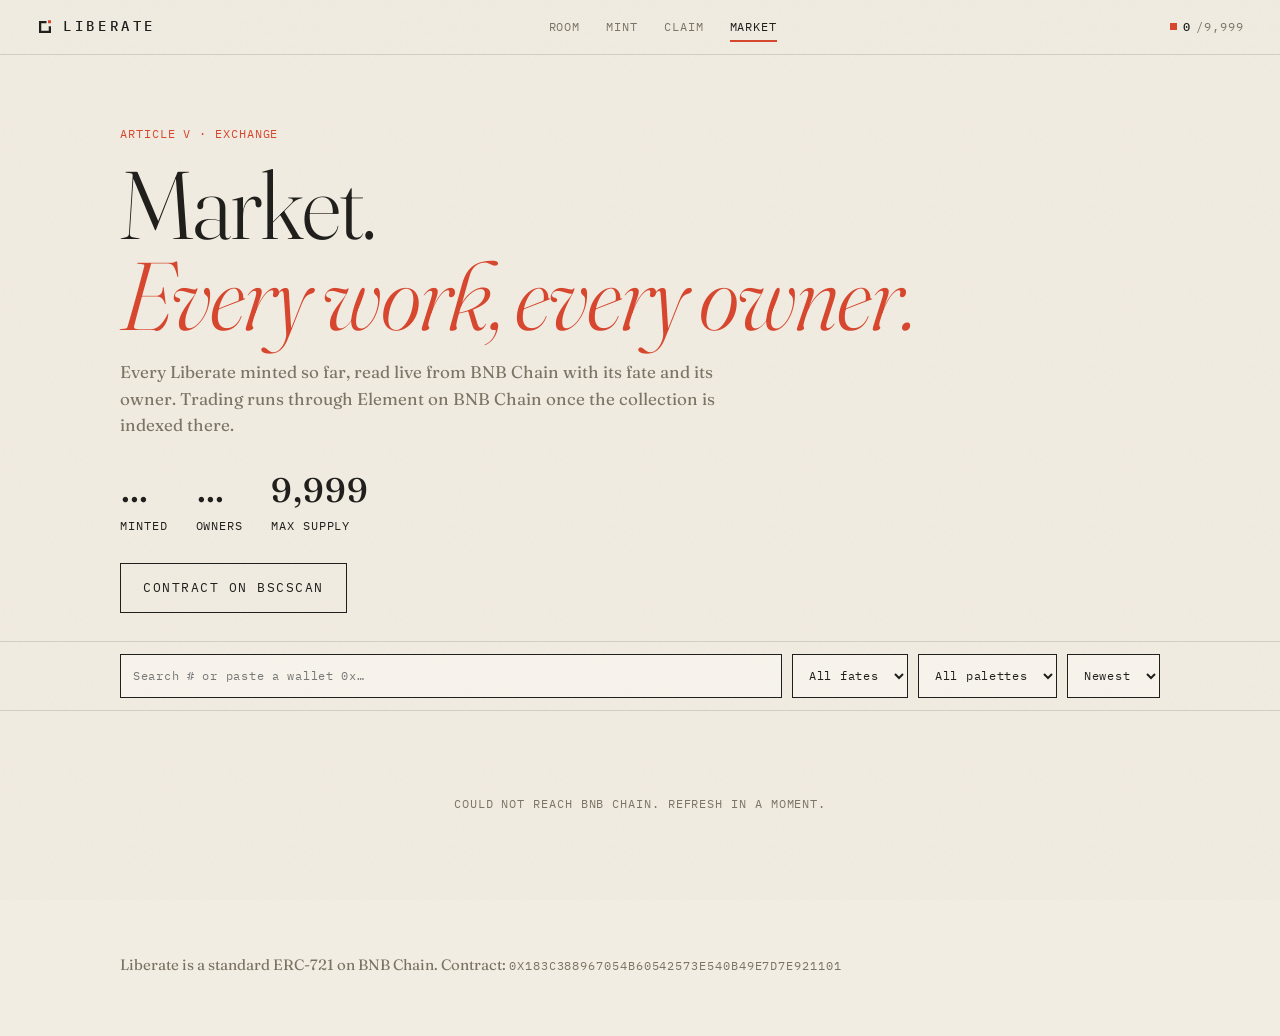
==== market.html @ 78f8bbf9 "liberatestudio.dev static site for GitHub Pages (1/1)" ====
<!doctype html>
<html lang="en">
<head>
<meta charset="utf-8">
<meta name="viewport" content="width=device-width, initial-scale=1, viewport-fit=cover">
<title>Market · Liberate</title>
<meta name="description" content="Liberate market: every minted Liberate work, its fate and its owner, read live from BNB Chain.">
<meta name="theme-color" content="#F2EDE2">
<meta property="og:title" content="Liberate Market">
<meta property="og:description" content="Every minted Liberate work, its fate and its owner.">
<meta property="og:image" content="https://liberatestudio.dev/og.png">
<meta name="twitter:card" content="summary_large_image">
<link rel="icon" href="/favicon.svg" type="image/svg+xml">
<link rel="preconnect" href="https://fonts.googleapis.com"><link rel="preconnect" href="https://fonts.gstatic.com" crossorigin>
<link href="https://fonts.googleapis.com/css2?family=Fraunces:ital,opsz,wght@0,9..144,300;0,9..144,500;1,9..144,300;1,9..144,400&family=IBM+Plex+Mono:wght@400;500&display=swap" rel="stylesheet">
<link rel="stylesheet" href="/css/site.css">
<style>
.mk-head{padding:64px 20px 28px;max-width:1080px;margin:0 auto}
.mk-head h1{font-weight:300;font-size:clamp(46px,11vw,96px);line-height:.95;letter-spacing:-.02em;margin:14px 0 18px}
.mk-head p{max-width:620px;color:var(--mute)}
.mk-stats{display:flex;gap:28px;flex-wrap:wrap;margin-top:26px}
.mk-stats div b{display:block;font-family:var(--serif);font-weight:500;font-size:34px}
.mk-tools{position:sticky;top:57px;z-index:10;background:rgba(242,237,226,.94);backdrop-filter:blur(8px);-webkit-backdrop-filter:blur(8px);border-top:1px solid var(--rule);border-bottom:1px solid var(--rule)}
.mk-tools .in{max-width:1080px;margin:0 auto;padding:12px 20px;display:flex;gap:10px;flex-wrap:wrap;align-items:center}
.mk-tools select{flex:1 1 30%;min-width:0}.mk-tools select,.mk-tools input{height:44px;border:1px solid var(--ink);background:var(--paper);font-family:var(--mono);font-size:12px;letter-spacing:.06em;padding:0 12px;color:var(--ink);border-radius:0}
.mk-tools input{flex:1 1 100%;min-width:0;font-size:16px}@media(min-width:760px){.mk-tools input{flex:1 1 220px;font-size:12px}.mk-tools select{flex:0 0 auto}}
.mk-grid{max-width:1080px;margin:0 auto;padding:18px 14px 60px;display:grid;grid-template-columns:repeat(2,1fr);gap:10px}@media(min-width:760px){.mk-grid{grid-template-columns:repeat(auto-fill,minmax(220px,1fr));gap:18px;padding:24px 20px 80px}}
.mk-card{background:var(--paper);border:1px solid var(--rule);display:flex;flex-direction:column}
.mk-card .art{aspect-ratio:1;background:#E9E2D2;overflow:hidden}
.mk-card .art img{width:100%;height:100%;display:block;object-fit:cover}
.mk-card .meta{padding:10px 10px 2px}
.mk-card .meta h3{font-family:var(--serif);font-weight:500;font-size:18px}
.mk-card .meta p{color:var(--mute);margin-top:4px}
.mk-card .acts{display:grid;grid-template-columns:1fr;gap:8px;padding:12px 14px 14px;margin-top:auto}
.mk-card .acts .btn{height:40px;padding:0 8px;font-size:10.5px}
@media(min-width:760px){.mk-card .meta{padding:14px 14px 4px}.mk-card .meta h3{font-size:22px}.mk-card .acts{grid-template-columns:1fr 1fr}}
.mk-empty{grid-column:1/-1;padding:60px 0;text-align:center;color:var(--mute)}
.mk-note{max-width:1080px;margin:0 auto;padding:0 20px 60px;color:var(--mute);font-size:15px}
</style>
</head>
<body>
<header class="bar">
  <a class="mark" href="/"><svg viewBox="0 0 24 24" width="18" height="18" aria-hidden="true"><g fill="currentColor"><rect x="4" y="4" width="10" height="3"/><rect x="4" y="4" width="3" height="16"/><rect x="4" y="17" width="16" height="3"/><rect x="17" y="11" width="3" height="9"/></g><rect x="16" y="3" width="4" height="4" fill="#D8432A"/></svg>LIBERATE</a>
  <nav class="nav mono"><a href="/#room">Room</a><a href="/#mint">Mint</a><a href="/#claim">Claim</a><a href="/market" aria-current="page">Market</a></nav>
  <div class="count mono"><i></i><b id="barCount">0</b>/9,999</div>
</header>

<section class="mk-head">
  <span class="mono" style="color:var(--acc)">Article V · Exchange</span>
  <h1>Market.<br><em style="font-style:italic;color:var(--acc)">Every work, every owner.</em></h1>
  <p>Every Liberate minted so far, read live from BNB Chain with its fate and its owner. Trading runs through Element on BNB Chain once the collection is indexed there.</p>
  <div class="mk-stats mono">
    <div><b id="sMinted">…</b>Minted</div>
    <div><b id="sOwners">…</b>Owners</div>
    <div><b>9,999</b>Max supply</div>
  </div>
  <div class="cta" style="margin-top:28px;display:flex;gap:10px;flex-wrap:wrap">
    <a class="btn line" href="https://bscscan.com/token/0x183C388967054B60542573e540B49E7d7E921101" target="_blank" rel="noopener">Contract on BscScan</a>
  </div>
</section>

<div class="mk-tools"><div class="in">
  <input id="q" placeholder="Search # or paste a wallet 0x…" autocomplete="off" spellcheck="false" aria-label="Search by id or wallet">
  <select id="fStatus" aria-label="Status"><option value="">All fates</option><option>Released</option><option>Held</option></select>
  <select id="fPal" aria-label="Palette"><option value="">All palettes</option></select>
  <select id="sort" aria-label="Sort"><option value="new">Newest</option><option value="old">Oldest</option></select>
</div></div>

<main class="mk-grid" id="grid"><div class="mk-empty mono">Reading BNB Chain…</div></main>
<p class="mk-note">Liberate is a standard ERC-721 on BNB Chain. Contract: <span class="mono">0x183C388967054B60542573e540B49E7d7E921101</span></p>

<script src="/js/art.js"></script>
<script src="/js/chain.js"></script>
<script>
const $ = (s) => document.querySelector(s);
let ALL = [];
const short = (a) => a.slice(0, 6) + '…' + a.slice(-4);
function opts(sel, vals) { [...new Set(vals)].sort().forEach((v) => { const o = document.createElement('option'); o.value = o.textContent = v; sel.appendChild(o); }); }
function render() {
  const q = $('#q').value.trim().toLowerCase(), f = $('#fStatus').value, p = $('#fPal').value;
  let list = ALL.filter((x) => (!f || x.status === f) && (!p || x.palette === p));
  if (q) list = /^0x[0-9a-f]{40}$/.test(q) ? list.filter((x) => x.owner.toLowerCase() === q) : list.filter((x) => String(x.id) === q.replace('#', '') || x.rule.toLowerCase().includes(q));
  list.sort((a, b) => $('#sort').value === 'old' ? a.id - b.id : b.id - a.id);
  const g = $('#grid'); g.innerHTML = '';
  if (!list.length) { g.innerHTML = '<div class="mk-empty mono">No works match.</div>'; return; }
  for (const x of list) {
    const d = document.createElement('article'); d.className = 'mk-card rv';
    d.innerHTML = `<a class="art" href="https://bscscan.com/token/0x183C388967054B60542573e540B49E7d7E921101?a=${x.id}" target="_blank" rel="noopener"><img loading="lazy" src="${x.img}" alt="Liberate #${x.id}"></a>
      <div class="meta"><h3>Liberate #${x.id}</h3><p class="mono">${x.status} · ${x.palette} · ${x.rule}</p><p class="mono">Owner <a href="https://bscscan.com/address/${x.owner}" target="_blank" rel="noopener">${short(x.owner)}</a></p></div>
      <div class="acts"><a class="btn line" href="${x.element}" target="_blank" rel="noopener">Element</a><a class="btn ink" href="https://bscscan.com/token/0x183C388967054B60542573e540B49E7d7E921101?a=${x.id}" target="_blank" rel="noopener">Inspect</a></div>`;
    g.appendChild(d);
  }
}
window.LiberateChain.market().then((j) => {
  ALL = j.items || []; $('#sMinted').textContent = j.minted.toLocaleString('en'); $('#sOwners').textContent = j.owners.toLocaleString('en'); $('#barCount').textContent = j.minted;
  opts($('#fPal'), ALL.map((x) => x.palette)); render();
}).catch(() => { $('#grid').innerHTML = '<div class="mk-empty mono">Could not reach BNB Chain. Refresh in a moment.</div>'; });
['#q', '#fStatus', '#fPal', '#sort'].forEach((s) => $(s).addEventListener('input', render));
</script>
<script src="/js/smooth.js" defer></script>
</body>
</html>
---- css/site.css ----
:root{--bg:#F2EDE2;--paper:#F9F5ED;--ink:#1B1A17;--mute:#7A7263;--rule:rgba(23,22,26,.14);--acc:#D8432A;--serif:'Fraunces',Georgia,serif;--mono:'IBM Plex Mono',ui-monospace,monospace}
*{box-sizing:border-box;margin:0;padding:0}
html{scroll-behavior:smooth;-webkit-text-size-adjust:100%}
body{background:var(--bg);color:var(--ink);font-family:var(--serif);font-size:17px;line-height:1.55;-webkit-font-smoothing:antialiased;overflow-x:hidden}
body:before{content:"";position:fixed;inset:0;pointer-events:none;z-index:50;opacity:.07;background-image:url("data:image/svg+xml,%3Csvg xmlns='http://www.w3.org/2000/svg' width='160' height='160'%3E%3Cfilter id='n'%3E%3CfeTurbulence type='fractalNoise' baseFrequency='.85' numOctaves='2'/%3E%3C/filter%3E%3Crect width='160' height='160' filter='url(%23n)'/%3E%3C/svg%3E")}
a{color:inherit}
.mono{font-family:var(--mono);font-size:11.5px;letter-spacing:.08em;text-transform:uppercase}
.small{font-size:14px}
code{font-family:var(--mono);font-size:.82em;background:rgba(23,22,26,.07);padding:.1em .35em;border-radius:3px}
.display{font-family:var(--serif);font-weight:300;letter-spacing:-.025em;line-height:.98}
.display em{font-style:italic;color:var(--acc)}

.bar{position:sticky;top:0;z-index:20;display:flex;align-items:center;justify-content:space-between;gap:16px;padding:14px 20px;background:rgba(242,237,226,.86);backdrop-filter:blur(10px);-webkit-backdrop-filter:blur(10px);border-bottom:1px solid var(--rule)}
.mark{display:flex;align-items:center;gap:9px;font-family:var(--mono);font-weight:500;font-size:14px;letter-spacing:.26em;text-decoration:none}
.nav{display:none;gap:26px}.nav a{text-decoration:none;color:var(--mute)}.nav a:hover{color:var(--ink)}
.count{display:flex;align-items:center;gap:6px;color:var(--mute)}.count b{color:var(--ink);font-weight:500}
.count i{width:7px;height:7px;background:var(--acc);display:block;animation:blink 1.6s steps(2) infinite}
@keyframes blink{50%{opacity:.2}}

.hero{position:relative;min-height:calc(100svh - 52px);display:flex;flex-direction:column;justify-content:flex-end;padding:0 20px 22px;overflow:hidden;border-bottom:1px solid var(--rule)}
#field{position:absolute;inset:0;width:100%;height:100%;opacity:.95}
.hero:after{content:"";position:absolute;inset:0;background:linear-gradient(180deg,rgba(242,237,226,0) 20%,rgba(242,237,226,.9) 62%,var(--bg) 88%);pointer-events:none}
.hero-in{position:relative;z-index:2;max-width:880px}
.kicker{color:var(--mute);text-transform:none;letter-spacing:.02em;font-size:12.5px;margin-bottom:18px}
.hero h1{font-size:clamp(54px,15vw,148px)}
.lede{font-size:19px;max-width:560px;margin:22px 0 26px;color:#2b2925}
.cta{display:flex;gap:10px;flex-wrap:wrap}
.btn{display:inline-flex;align-items:center;justify-content:center;height:50px;padding:0 22px;font-family:var(--mono);font-size:12.5px;letter-spacing:.12em;text-transform:uppercase;text-decoration:none;border:1px solid var(--ink);cursor:pointer;transition:transform .15s,background .15s,color .15s}
.btn:active{transform:translateY(1px)}
.btn.ink{background:var(--ink);color:var(--bg)}.btn.ink:hover{background:var(--acc);border-color:var(--acc)}
.btn.line{background:transparent;color:var(--ink)}.btn.line:hover{background:var(--ink);color:var(--bg)}
.btn.sm{height:44px;padding:0 18px}
.hero-foot{position:relative;z-index:2;display:flex;flex-wrap:wrap;gap:8px 22px;margin-top:40px;padding-top:14px;border-top:1px solid var(--rule);color:var(--mute)}

.sec{padding:84px 20px;max-width:1080px;margin:0 auto;border-bottom:1px solid var(--rule)}
.art-no{color:var(--acc);margin-bottom:16px;display:flex;align-items:center;gap:12px}
.art-no:after{content:"";height:1px;width:48px;background:var(--acc)}
.sec h2{font-size:clamp(40px,9vw,78px);margin-bottom:24px;max-width:820px}
.body{max-width:620px;font-size:18px;color:#2b2925}
.body+.body{margin-top:14px}

.toy{margin:34px 0 26px;background:var(--paper);border:1px solid var(--rule);padding:18px}
.toy-rule{display:grid;grid-template-columns:repeat(8,1fr);gap:6px;margin-bottom:14px}
.cell8{display:flex;flex-direction:column;align-items:center;gap:4px;background:none;border:0;cursor:pointer;padding:6px 0;border-radius:4px}
.cell8:hover{background:rgba(23,22,26,.05)}
.cell8 .top{display:flex;gap:2px}.cell8 i{display:block;width:9px;height:9px;border:1px solid var(--ink)}
.cell8 i.on{background:var(--ink)}
.cell8 .out{width:9px;height:9px;border:1px solid var(--ink)}
.cell8 .out.on{background:var(--acc);border-color:var(--acc)}
.toy-meta{display:flex;align-items:center;gap:10px;flex-wrap:wrap;margin-bottom:14px;color:var(--mute)}
.toy-meta b{color:var(--ink);font-weight:500}
.toy-meta span{margin-right:auto}
#toyCanvas{display:block;width:100%;aspect-ratio:1.6;image-rendering:pixelated;background:var(--paper)}
.chip{font-family:var(--mono);font-size:11px;letter-spacing:.1em;text-transform:uppercase;background:transparent;border:1px solid var(--rule);color:var(--ink);padding:7px 11px;cursor:pointer}
.chip:hover{border-color:var(--ink)}

.forms{display:grid;grid-template-columns:1fr 1fr;gap:12px;margin:34px 0 26px}
.form{position:relative;background:var(--paper);border:1px solid var(--rule);overflow:hidden}
.form svg{display:block;width:100%;height:auto}
.form figcaption{padding:12px 12px 14px}
.form figcaption b{display:block;font-family:var(--serif);font-weight:400;font-size:22px;letter-spacing:-.01em}
.form figcaption span{color:var(--mute);font-size:14px;line-height:1.35;display:block;margin-top:2px}
.pals{display:flex;flex-wrap:wrap;gap:8px}
.pal{display:flex;align-items:center;gap:8px;border:1px solid var(--rule);padding:6px 10px 6px 6px;font-family:var(--mono);font-size:11px;letter-spacing:.08em;text-transform:uppercase}
.pal .sw{display:flex}.pal .sw i{width:14px;height:20px;display:block}

.ledger{margin:34px 0;border-top:1px solid var(--ink)}
.l-row{display:flex;justify-content:space-between;align-items:baseline;padding:14px 0;border-bottom:1px solid var(--rule)}
.l-row .k{color:var(--mute)}.l-row .v{font-size:22px;font-weight:300}.l-row .v b{font-weight:500}
.l-row .v.mono{font-size:12px;color:var(--ink)}
.meter{position:relative;height:10px;margin:6px 0 4px;background:repeating-linear-gradient(90deg,rgba(23,22,26,.12) 0 1px,transparent 1px 10px)}
.meter div{height:100%;width:0;background:var(--ink);transition:width .8s}
.meter .tick{position:absolute;top:-4px;bottom:-4px;width:1px;background:var(--acc)}

.steps{list-style:none;margin:10px 0 30px}
.steps li{display:grid;grid-template-columns:44px 1fr;gap:6px;padding:18px 0;border-bottom:1px solid var(--rule)}
.steps li>span{color:var(--acc);padding-top:4px}
.steps b{font-weight:500}
.code{border:1px solid var(--ink);background:var(--paper);margin-bottom:12px}
.code-top{display:flex;justify-content:space-between;align-items:center;padding:8px 8px 8px 14px;border-bottom:1px solid var(--rule);color:var(--mute)}
.code pre{font-family:var(--mono);font-size:12.5px;line-height:1.7;padding:16px 14px;overflow-x:auto;white-space:pre}
.code.dark{background:var(--ink);color:#ECE5D6}
.code.dark .code-top{border-color:rgba(236,229,214,.15);color:#9a948a}
.code.dark .chip{color:#ECE5D6;border-color:rgba(236,229,214,.25)}
.caddr{color:var(--acc)}
.check{margin-top:28px}
.check label{display:block;color:var(--mute);margin-bottom:8px}
.check-row{display:flex;gap:8px}
.check input{flex:1;min-width:0;height:44px;padding:0 12px;font-family:var(--mono);font-size:13px;background:var(--paper);border:1px solid var(--rule);color:var(--ink);outline:none}
.check input:focus{border-color:var(--ink)}
#whoOut{margin-top:10px;text-transform:none;letter-spacing:.02em;min-height:1.4em}

.gallery{display:grid;grid-template-columns:1fr 1fr;gap:12px;margin-top:30px}
.gallery a{display:block;border:1px solid var(--rule);background:var(--paper);text-decoration:none;transition:transform .2s}
.gallery a:hover{transform:translateY(-3px)}
.gallery svg{display:block;width:100%;height:auto}
.empty{grid-column:1/-1;color:var(--mute);padding:40px 0;text-align:center;border:1px dashed var(--rule)}

details{border-bottom:1px solid var(--rule);max-width:760px}
summary{cursor:pointer;list-style:none;padding:20px 0;font-size:22px;font-weight:300;display:flex;justify-content:space-between}
summary::-webkit-details-marker{display:none}
summary:after{content:"+";font-family:var(--mono);color:var(--acc)}
details[open] summary:after{content:"−"}
details p{padding:0 0 22px;max-width:620px;color:#2b2925}

.foot{display:flex;flex-wrap:wrap;gap:10px 24px;justify-content:space-between;padding:26px 20px 40px;max-width:1080px;margin:0 auto;color:var(--mute)}
.foot a{text-decoration:none}.foot a:hover{color:var(--ink)}

.rv{opacity:0;transform:translateY(14px);transition:opacity .7s,transform .7s}.rv.in{opacity:1;transform:none}

@media (min-width:760px){
  .bar{padding:16px 36px}.nav{display:flex}
  .hero{padding:0 36px 30px}.sec{padding:120px 36px}
  .forms{grid-template-columns:repeat(4,1fr)}
  .gallery{grid-template-columns:repeat(4,1fr)}
  .foot{padding:30px 36px 50px}
}
@media (prefers-reduced-motion:reduce){*{animation:none!important;transition:none!important}}

.mk-pill{text-decoration:none;border:1px solid var(--ink);padding:7px 10px;color:var(--ink);white-space:nowrap}.mk-pill:hover{background:var(--ink);color:var(--bg)}
@media (max-width:420px){.bar .count{display:none}}

/* ---- mobile-first nav + smoothness (2026-10-27) ---- */
@view-transition{navigation:auto}
::view-transition-old(root),::view-transition-new(root){animation-duration:.28s;animation-timing-function:cubic-bezier(.2,.7,.2,1)}
html{scroll-padding-top:72px}
body{-webkit-tap-highlight-color:transparent;padding-bottom:calc(64px + env(safe-area-inset-bottom))}
a,button,.btn,summary,select{touch-action:manipulation}
.nav{display:flex;position:fixed;left:0;right:0;bottom:0;z-index:30;gap:0;justify-content:space-around;overflow-x:auto;scrollbar-width:none;padding:0 6px env(safe-area-inset-bottom);background:rgba(238,232,220,.94);backdrop-filter:blur(12px);-webkit-backdrop-filter:blur(12px);border-top:1px solid var(--rule)}
.nav::-webkit-scrollbar{display:none}
.nav a{flex:0 0 auto;display:flex;align-items:center;min-height:56px;padding:0 10px;position:relative;transition:color .2s}
.nav a[aria-current="page"],.nav a.on{color:var(--ink)}
.nav a[aria-current="page"]:after,.nav a.on:after{content:"";position:absolute;left:10px;right:10px;top:0;height:2px;background:var(--acc)}
.mk-pill{display:none}
.rv{transition:opacity .8s cubic-bezier(.2,.7,.2,1),transform .8s cubic-bezier(.2,.7,.2,1)}
.btn,.chip,.mk-card,.gallery a,.form{transition:transform .25s cubic-bezier(.2,.7,.2,1),background .2s,color .2s,border-color .2s,box-shadow .25s}
.btn:active,.mk-card:active,.gallery a:active{transform:scale(.98)}
img.fade{opacity:0;transition:opacity .5s}img.fade.ok{opacity:1}
details p{animation:dIn .35s cubic-bezier(.2,.7,.2,1)}
@keyframes dIn{from{opacity:0;transform:translateY(-4px)}}
@media (min-width:760px){
  body{padding-bottom:0}
  .nav{position:static;background:none;backdrop-filter:none;-webkit-backdrop-filter:none;border:0;padding:0;gap:26px;overflow:visible}
  .nav a{min-height:0;padding:0}
  .nav a[aria-current="page"]:after,.nav a.on:after{left:0;right:0;top:auto;bottom:-6px}
  .mk-pill{display:inline-block}
  .mk-card:hover,.gallery a:hover{transform:translateY(-3px)}
}

/* ---- roadmap ---- */
.rm-head{padding:64px 20px 20px;max-width:1080px;margin:0 auto}
.rm-head h1{font-weight:300;font-size:clamp(44px,12vw,104px);line-height:.95;letter-spacing:-.025em;margin:14px 0 20px}
.rm-head h1 em{font-style:italic;color:var(--acc)}
.rm-head p{max-width:600px;color:#2b2925;font-size:18px}
.rm{list-style:none;max-width:1080px;margin:0 auto;padding:30px 20px 40px;position:relative}
.rm:before{content:"";position:absolute;left:31px;top:44px;bottom:60px;width:1px;background:var(--rule)}
.rm li{position:relative;padding:0 0 44px 46px}
.rm li:before{content:"";position:absolute;left:5px;top:6px;width:13px;height:13px;border:1px solid var(--ink);background:var(--bg)}
.rm li.live:before{background:var(--acc);border-color:var(--acc);box-shadow:0 0 0 5px rgba(216,67,42,.15)}
.rm .no{color:var(--acc)}
.rm h2{font-weight:300;font-size:clamp(30px,8vw,52px);letter-spacing:-.02em;line-height:1.02;margin:8px 0 12px}
.rm p{max-width:560px;color:#2b2925}
.rm .st{display:inline-block;margin-top:14px;border:1px solid var(--rule);padding:6px 10px;color:var(--mute)}
.rm li.live .st{border-color:var(--acc);color:var(--acc)}
.rm-coda{max-width:1080px;margin:0 auto;padding:30px 20px 70px;border-top:1px solid var(--rule)}
.rm-coda p{font-style:italic;font-size:clamp(22px,5.5vw,34px);font-weight:300;line-height:1.2;max-width:760px}
@media (min-width:760px){.rm-head{padding:110px 36px 30px}.rm{padding:50px 36px 60px}.rm:before{left:47px}.rm li{padding-left:70px}.rm li:before{left:21px}.rm-coda{padding:40px 36px 100px}}

.notice{background:var(--ink);color:var(--bg);text-align:center;font-size:11px;letter-spacing:.08em;padding:8px 14px;line-height:1.5}
.notice a{color:var(--bg);text-decoration:underline;text-underline-offset:3px}
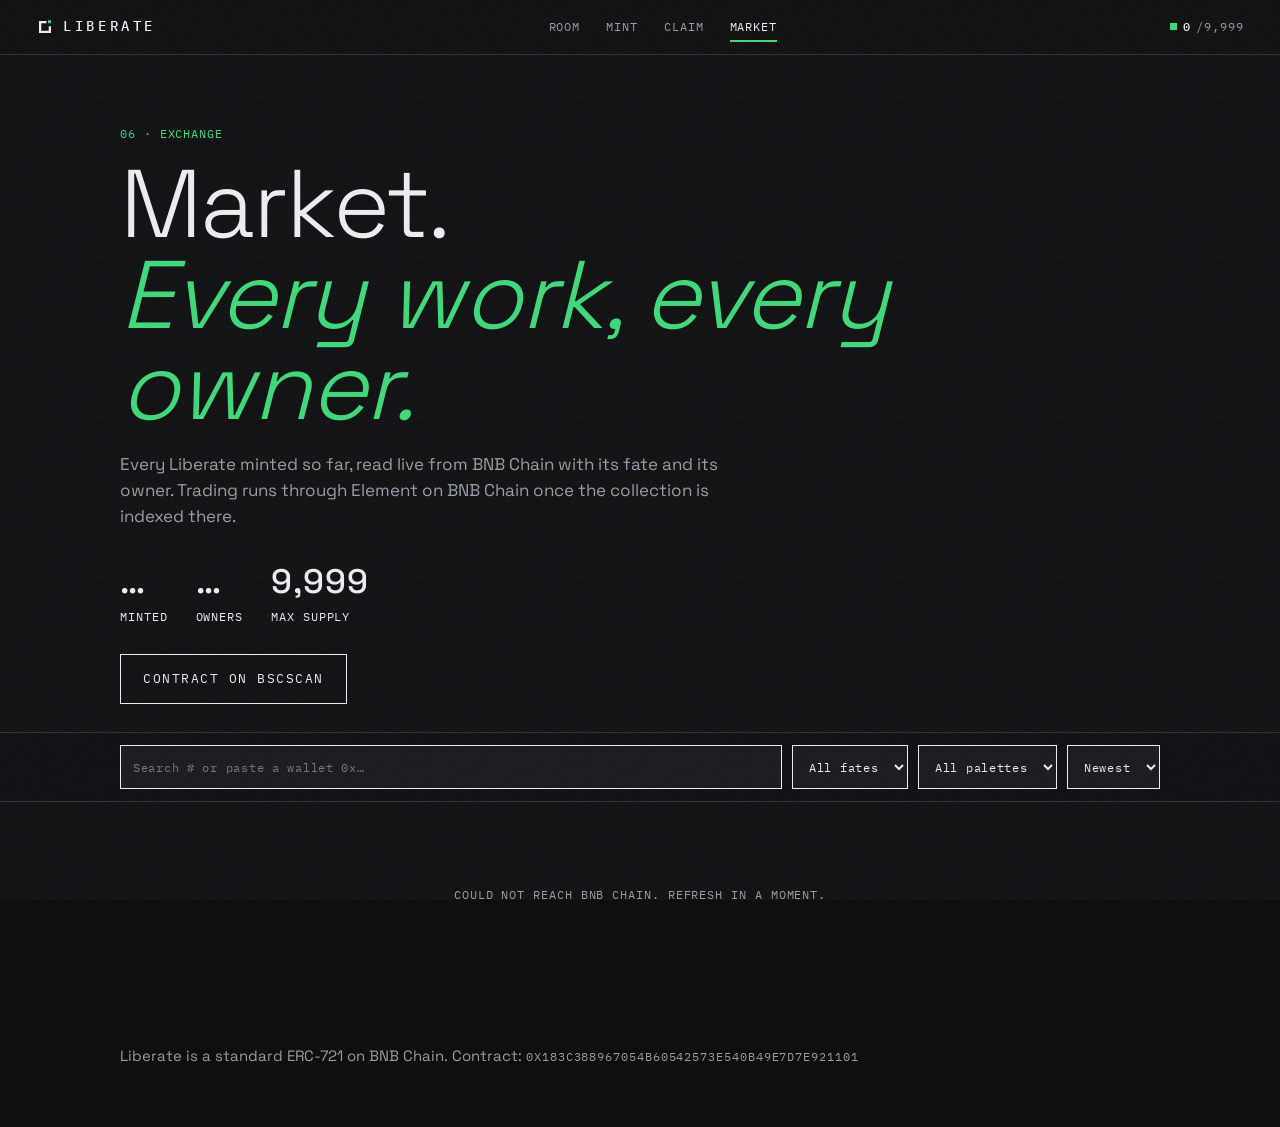
==== commit 589f75bc: "liberatestudio.dev static site for GitHub Pages (1/1)" ====
--- a/market.html
+++ b/market.html
@@ -5,14 +5,14 @@
 <meta name="viewport" content="width=device-width, initial-scale=1, viewport-fit=cover">
 <title>Market · Liberate</title>
 <meta name="description" content="Liberate market: every minted Liberate work, its fate and its owner, read live from BNB Chain.">
-<meta name="theme-color" content="#F2EDE2">
+<meta name="theme-color" content="#0E0F11">
 <meta property="og:title" content="Liberate Market">
 <meta property="og:description" content="Every minted Liberate work, its fate and its owner.">
 <meta property="og:image" content="https://liberatestudio.dev/og.png">
 <meta name="twitter:card" content="summary_large_image">
 <link rel="icon" href="/favicon.svg" type="image/svg+xml">
 <link rel="preconnect" href="https://fonts.googleapis.com"><link rel="preconnect" href="https://fonts.gstatic.com" crossorigin>
-<link href="https://fonts.googleapis.com/css2?family=Fraunces:ital,opsz,wght@0,9..144,300;0,9..144,500;1,9..144,300;1,9..144,400&family=IBM+Plex+Mono:wght@400;500&display=swap" rel="stylesheet">
+<link href="https://fonts.googleapis.com/css2?family=Space+Grotesk:wght@300;400;500;700&family=IBM+Plex+Mono:wght@400;500&display=swap" rel="stylesheet">
 <link rel="stylesheet" href="/css/site.css">
 <style>
 .mk-head{padding:64px 20px 28px;max-width:1080px;margin:0 auto}
@@ -20,13 +20,13 @@
 .mk-head p{max-width:620px;color:var(--mute)}
 .mk-stats{display:flex;gap:28px;flex-wrap:wrap;margin-top:26px}
 .mk-stats div b{display:block;font-family:var(--serif);font-weight:500;font-size:34px}
-.mk-tools{position:sticky;top:57px;z-index:10;background:rgba(242,237,226,.94);backdrop-filter:blur(8px);-webkit-backdrop-filter:blur(8px);border-top:1px solid var(--rule);border-bottom:1px solid var(--rule)}
+.mk-tools{position:sticky;top:57px;z-index:10;background:rgba(14,15,17,.94);backdrop-filter:blur(8px);-webkit-backdrop-filter:blur(8px);border-top:1px solid var(--rule);border-bottom:1px solid var(--rule)}
 .mk-tools .in{max-width:1080px;margin:0 auto;padding:12px 20px;display:flex;gap:10px;flex-wrap:wrap;align-items:center}
 .mk-tools select{flex:1 1 30%;min-width:0}.mk-tools select,.mk-tools input{height:44px;border:1px solid var(--ink);background:var(--paper);font-family:var(--mono);font-size:12px;letter-spacing:.06em;padding:0 12px;color:var(--ink);border-radius:0}
 .mk-tools input{flex:1 1 100%;min-width:0;font-size:16px}@media(min-width:760px){.mk-tools input{flex:1 1 220px;font-size:12px}.mk-tools select{flex:0 0 auto}}
 .mk-grid{max-width:1080px;margin:0 auto;padding:18px 14px 60px;display:grid;grid-template-columns:repeat(2,1fr);gap:10px}@media(min-width:760px){.mk-grid{grid-template-columns:repeat(auto-fill,minmax(220px,1fr));gap:18px;padding:24px 20px 80px}}
 .mk-card{background:var(--paper);border:1px solid var(--rule);display:flex;flex-direction:column}
-.mk-card .art{aspect-ratio:1;background:#E9E2D2;overflow:hidden}
+.mk-card .art{aspect-ratio:1;background:#101216;overflow:hidden}
 .mk-card .art img{width:100%;height:100%;display:block;object-fit:cover}
 .mk-card .meta{padding:10px 10px 2px}
 .mk-card .meta h3{font-family:var(--serif);font-weight:500;font-size:18px}
@@ -40,13 +40,13 @@
 </head>
 <body>
 <header class="bar">
-  <a class="mark" href="/"><svg viewBox="0 0 24 24" width="18" height="18" aria-hidden="true"><g fill="currentColor"><rect x="4" y="4" width="10" height="3"/><rect x="4" y="4" width="3" height="16"/><rect x="4" y="17" width="16" height="3"/><rect x="17" y="11" width="3" height="9"/></g><rect x="16" y="3" width="4" height="4" fill="#D8432A"/></svg>LIBERATE</a>
+  <a class="mark" href="/"><svg viewBox="0 0 24 24" width="18" height="18" aria-hidden="true"><g fill="currentColor"><rect x="4" y="4" width="10" height="3"/><rect x="4" y="4" width="3" height="16"/><rect x="4" y="17" width="16" height="3"/><rect x="17" y="11" width="3" height="9"/></g><rect x="16" y="3" width="4" height="4" fill="#3ED97A"/></svg>LIBERATE</a>
   <nav class="nav mono"><a href="/#room">Room</a><a href="/#mint">Mint</a><a href="/#claim">Claim</a><a href="/market" aria-current="page">Market</a></nav>
   <div class="count mono"><i></i><b id="barCount">0</b>/9,999</div>
 </header>
 
 <section class="mk-head">
-  <span class="mono" style="color:var(--acc)">Article V · Exchange</span>
+  <span class="mono" style="color:var(--acc)">06 · Exchange</span>
   <h1>Market.<br><em style="font-style:italic;color:var(--acc)">Every work, every owner.</em></h1>
   <p>Every Liberate minted so far, read live from BNB Chain with its fate and its owner. Trading runs through Element on BNB Chain once the collection is indexed there.</p>
   <div class="mk-stats mono">
--- a/css/site.css
+++ b/css/site.css
@@ -1,4 +1,4 @@
-:root{--bg:#F2EDE2;--paper:#F9F5ED;--ink:#1B1A17;--mute:#7A7263;--rule:rgba(23,22,26,.14);--acc:#D8432A;--serif:'Fraunces',Georgia,serif;--mono:'IBM Plex Mono',ui-monospace,monospace}
+:root{--bg:#0E0F11;--paper:#17191E;--ink:#EDEEF2;--mute:#979DA8;--rule:rgba(237,238,242,.14);--acc:#3ED97A;--serif:'Space Grotesk','Helvetica Neue',Arial,sans-serif;--mono:'IBM Plex Mono',ui-monospace,monospace}
 *{box-sizing:border-box;margin:0;padding:0}
 html{scroll-behavior:smooth;-webkit-text-size-adjust:100%}
 body{background:var(--bg);color:var(--ink);font-family:var(--serif);font-size:17px;line-height:1.55;-webkit-font-smoothing:antialiased;overflow-x:hidden}
@@ -6,11 +6,11 @@
 a{color:inherit}
 .mono{font-family:var(--mono);font-size:11.5px;letter-spacing:.08em;text-transform:uppercase}
 .small{font-size:14px}
-code{font-family:var(--mono);font-size:.82em;background:rgba(23,22,26,.07);padding:.1em .35em;border-radius:3px}
+code{font-family:var(--mono);font-size:.82em;background:rgba(237,238,242,.07);padding:.1em .35em;border-radius:3px}
 .display{font-family:var(--serif);font-weight:300;letter-spacing:-.025em;line-height:.98}
-.display em{font-style:italic;color:var(--acc)}
+.display em{font-style:normal;color:var(--acc)}
 
-.bar{position:sticky;top:0;z-index:20;display:flex;align-items:center;justify-content:space-between;gap:16px;padding:14px 20px;background:rgba(242,237,226,.86);backdrop-filter:blur(10px);-webkit-backdrop-filter:blur(10px);border-bottom:1px solid var(--rule)}
+.bar{position:sticky;top:0;z-index:20;display:flex;align-items:center;justify-content:space-between;gap:16px;padding:14px 20px;background:rgba(14,15,17,.86);backdrop-filter:blur(10px);-webkit-backdrop-filter:blur(10px);border-bottom:1px solid var(--rule)}
 .mark{display:flex;align-items:center;gap:9px;font-family:var(--mono);font-weight:500;font-size:14px;letter-spacing:.26em;text-decoration:none}
 .nav{display:none;gap:26px}.nav a{text-decoration:none;color:var(--mute)}.nav a:hover{color:var(--ink)}
 .count{display:flex;align-items:center;gap:6px;color:var(--mute)}.count b{color:var(--ink);font-weight:500}
@@ -19,11 +19,11 @@
 
 .hero{position:relative;min-height:calc(100svh - 52px);display:flex;flex-direction:column;justify-content:flex-end;padding:0 20px 22px;overflow:hidden;border-bottom:1px solid var(--rule)}
 #field{position:absolute;inset:0;width:100%;height:100%;opacity:.95}
-.hero:after{content:"";position:absolute;inset:0;background:linear-gradient(180deg,rgba(242,237,226,0) 20%,rgba(242,237,226,.9) 62%,var(--bg) 88%);pointer-events:none}
+.hero:after{content:"";position:absolute;inset:0;background:linear-gradient(180deg,rgba(14,15,17,0) 20%,rgba(14,15,17,.9) 62%,var(--bg) 88%);pointer-events:none}
 .hero-in{position:relative;z-index:2;max-width:880px}
 .kicker{color:var(--mute);text-transform:none;letter-spacing:.02em;font-size:12.5px;margin-bottom:18px}
 .hero h1{font-size:clamp(54px,15vw,148px)}
-.lede{font-size:19px;max-width:560px;margin:22px 0 26px;color:#2b2925}
+.lede{font-size:19px;max-width:560px;margin:22px 0 26px;color:#C6CAD2}
 .cta{display:flex;gap:10px;flex-wrap:wrap}
 .btn{display:inline-flex;align-items:center;justify-content:center;height:50px;padding:0 22px;font-family:var(--mono);font-size:12.5px;letter-spacing:.12em;text-transform:uppercase;text-decoration:none;border:1px solid var(--ink);cursor:pointer;transition:transform .15s,background .15s,color .15s}
 .btn:active{transform:translateY(1px)}
@@ -36,13 +36,13 @@
 .art-no{color:var(--acc);margin-bottom:16px;display:flex;align-items:center;gap:12px}
 .art-no:after{content:"";height:1px;width:48px;background:var(--acc)}
 .sec h2{font-size:clamp(40px,9vw,78px);margin-bottom:24px;max-width:820px}
-.body{max-width:620px;font-size:18px;color:#2b2925}
+.body{max-width:620px;font-size:18px;color:#C6CAD2}
 .body+.body{margin-top:14px}
 
 .toy{margin:34px 0 26px;background:var(--paper);border:1px solid var(--rule);padding:18px}
 .toy-rule{display:grid;grid-template-columns:repeat(8,1fr);gap:6px;margin-bottom:14px}
 .cell8{display:flex;flex-direction:column;align-items:center;gap:4px;background:none;border:0;cursor:pointer;padding:6px 0;border-radius:4px}
-.cell8:hover{background:rgba(23,22,26,.05)}
+.cell8:hover{background:rgba(237,238,242,.05)}
 .cell8 .top{display:flex;gap:2px}.cell8 i{display:block;width:9px;height:9px;border:1px solid var(--ink)}
 .cell8 i.on{background:var(--ink)}
 .cell8 .out{width:9px;height:9px;border:1px solid var(--ink)}
@@ -68,7 +68,7 @@
 .l-row{display:flex;justify-content:space-between;align-items:baseline;padding:14px 0;border-bottom:1px solid var(--rule)}
 .l-row .k{color:var(--mute)}.l-row .v{font-size:22px;font-weight:300}.l-row .v b{font-weight:500}
 .l-row .v.mono{font-size:12px;color:var(--ink)}
-.meter{position:relative;height:10px;margin:6px 0 4px;background:repeating-linear-gradient(90deg,rgba(23,22,26,.12) 0 1px,transparent 1px 10px)}
+.meter{position:relative;height:10px;margin:6px 0 4px;background:repeating-linear-gradient(90deg,rgba(237,238,242,.12) 0 1px,transparent 1px 10px)}
 .meter div{height:100%;width:0;background:var(--ink);transition:width .8s}
 .meter .tick{position:absolute;top:-4px;bottom:-4px;width:1px;background:var(--acc)}
 
@@ -79,9 +79,9 @@
 .code{border:1px solid var(--ink);background:var(--paper);margin-bottom:12px}
 .code-top{display:flex;justify-content:space-between;align-items:center;padding:8px 8px 8px 14px;border-bottom:1px solid var(--rule);color:var(--mute)}
 .code pre{font-family:var(--mono);font-size:12.5px;line-height:1.7;padding:16px 14px;overflow-x:auto;white-space:pre}
-.code.dark{background:var(--ink);color:#ECE5D6}
-.code.dark .code-top{border-color:rgba(236,229,214,.15);color:#9a948a}
-.code.dark .chip{color:#ECE5D6;border-color:rgba(236,229,214,.25)}
+.code.dark{background:#0A1410;color:#B9F4D2}
+.code.dark .code-top{border-color:rgba(62,217,122,.25);color:#6FB98A}
+.code.dark .chip{color:#B9F4D2;border-color:rgba(62,217,122,.35)}
 .caddr{color:var(--acc)}
 .check{margin-top:28px}
 .check label{display:block;color:var(--mute);margin-bottom:8px}
@@ -101,7 +101,7 @@
 summary::-webkit-details-marker{display:none}
 summary:after{content:"+";font-family:var(--mono);color:var(--acc)}
 details[open] summary:after{content:"−"}
-details p{padding:0 0 22px;max-width:620px;color:#2b2925}
+details p{padding:0 0 22px;max-width:620px;color:#C6CAD2}
 
 .foot{display:flex;flex-wrap:wrap;gap:10px 24px;justify-content:space-between;padding:26px 20px 40px;max-width:1080px;margin:0 auto;color:var(--mute)}
 .foot a{text-decoration:none}.foot a:hover{color:var(--ink)}
@@ -151,7 +151,7 @@
 .rm-head{padding:64px 20px 20px;max-width:1080px;margin:0 auto}
 .rm-head h1{font-weight:300;font-size:clamp(44px,12vw,104px);line-height:.95;letter-spacing:-.025em;margin:14px 0 20px}
 .rm-head h1 em{font-style:italic;color:var(--acc)}
-.rm-head p{max-width:600px;color:#2b2925;font-size:18px}
+.rm-head p{max-width:600px;color:#C6CAD2;font-size:18px}
 .rm{list-style:none;max-width:1080px;margin:0 auto;padding:30px 20px 40px;position:relative}
 .rm:before{content:"";position:absolute;left:31px;top:44px;bottom:60px;width:1px;background:var(--rule)}
 .rm li{position:relative;padding:0 0 44px 46px}
@@ -159,7 +159,7 @@
 .rm li.live:before{background:var(--acc);border-color:var(--acc);box-shadow:0 0 0 5px rgba(216,67,42,.15)}
 .rm .no{color:var(--acc)}
 .rm h2{font-weight:300;font-size:clamp(30px,8vw,52px);letter-spacing:-.02em;line-height:1.02;margin:8px 0 12px}
-.rm p{max-width:560px;color:#2b2925}
+.rm p{max-width:560px;color:#C6CAD2}
 .rm .st{display:inline-block;margin-top:14px;border:1px solid var(--rule);padding:6px 10px;color:var(--mute)}
 .rm li.live .st{border-color:var(--acc);color:var(--acc)}
 .rm-coda{max-width:1080px;margin:0 auto;padding:30px 20px 70px;border-top:1px solid var(--rule)}
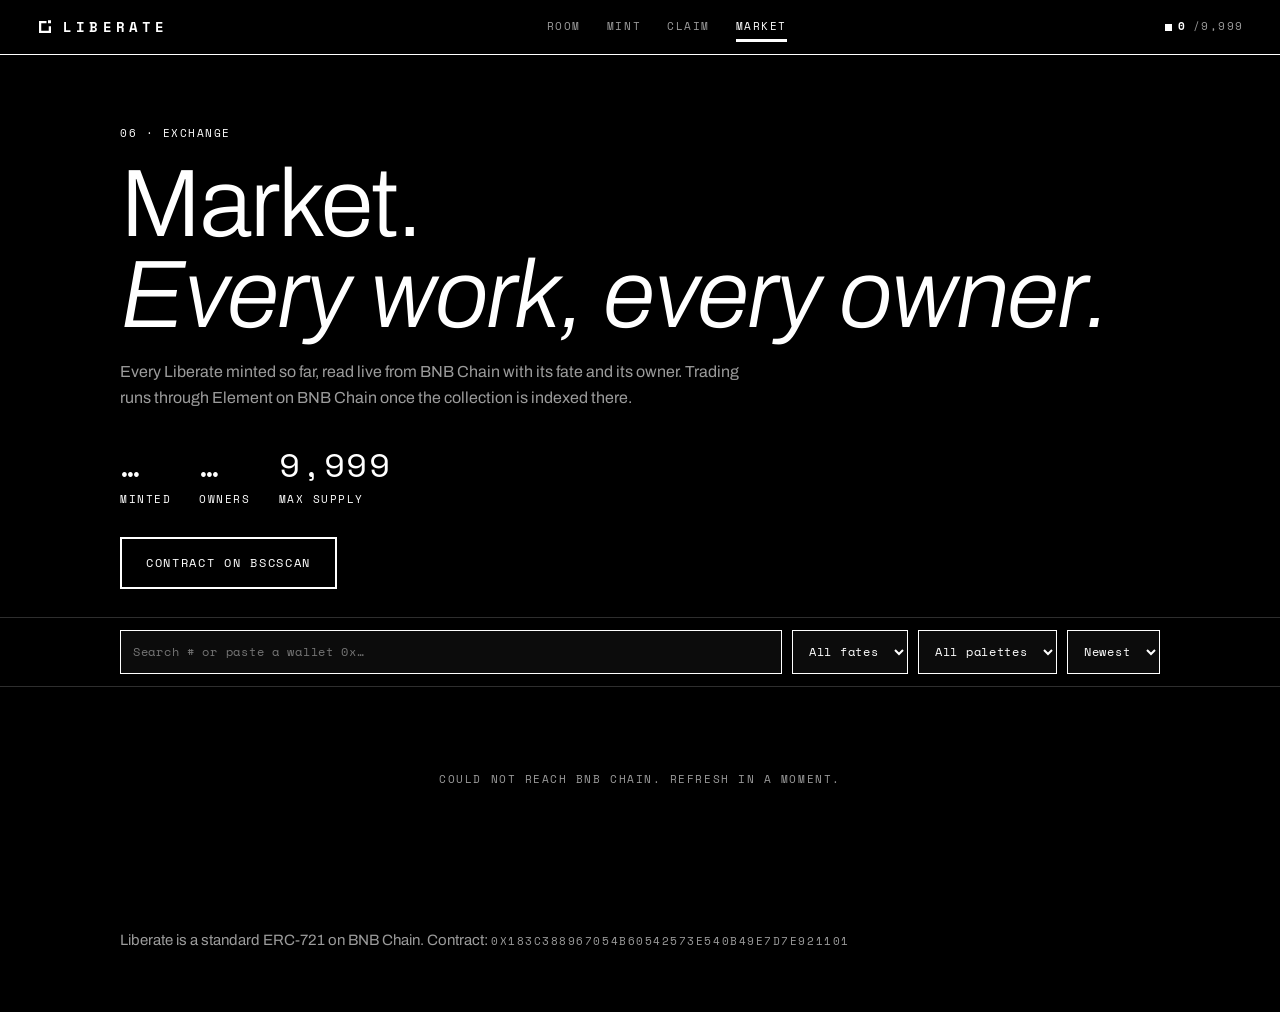
==== commit 5b09f128: "liberatestudio.dev static site for GitHub Pages (1/1)" ====
--- a/market.html
+++ b/market.html
@@ -5,14 +5,14 @@
 <meta name="viewport" content="width=device-width, initial-scale=1, viewport-fit=cover">
 <title>Market · Liberate</title>
 <meta name="description" content="Liberate market: every minted Liberate work, its fate and its owner, read live from BNB Chain.">
-<meta name="theme-color" content="#0E0F11">
+<meta name="theme-color" content="#000000">
 <meta property="og:title" content="Liberate Market">
 <meta property="og:description" content="Every minted Liberate work, its fate and its owner.">
 <meta property="og:image" content="https://liberatestudio.dev/og.png">
 <meta name="twitter:card" content="summary_large_image">
 <link rel="icon" href="/favicon.svg" type="image/svg+xml">
 <link rel="preconnect" href="https://fonts.googleapis.com"><link rel="preconnect" href="https://fonts.gstatic.com" crossorigin>
-<link href="https://fonts.googleapis.com/css2?family=Space+Grotesk:wght@300;400;500;700&family=IBM+Plex+Mono:wght@400;500&display=swap" rel="stylesheet">
+<link href="https://fonts.googleapis.com/css2?family=Archivo:wght@400;500;600;800&family=Space+Mono:wght@400;700&display=swap" rel="stylesheet">
 <link rel="stylesheet" href="/css/site.css">
 <style>
 .mk-head{padding:64px 20px 28px;max-width:1080px;margin:0 auto}
@@ -20,13 +20,13 @@
 .mk-head p{max-width:620px;color:var(--mute)}
 .mk-stats{display:flex;gap:28px;flex-wrap:wrap;margin-top:26px}
 .mk-stats div b{display:block;font-family:var(--serif);font-weight:500;font-size:34px}
-.mk-tools{position:sticky;top:57px;z-index:10;background:rgba(14,15,17,.94);backdrop-filter:blur(8px);-webkit-backdrop-filter:blur(8px);border-top:1px solid var(--rule);border-bottom:1px solid var(--rule)}
+.mk-tools{position:sticky;top:57px;z-index:10;background:rgba(0,0,0,.94);backdrop-filter:blur(8px);-webkit-backdrop-filter:blur(8px);border-top:1px solid var(--rule);border-bottom:1px solid var(--rule)}
 .mk-tools .in{max-width:1080px;margin:0 auto;padding:12px 20px;display:flex;gap:10px;flex-wrap:wrap;align-items:center}
 .mk-tools select{flex:1 1 30%;min-width:0}.mk-tools select,.mk-tools input{height:44px;border:1px solid var(--ink);background:var(--paper);font-family:var(--mono);font-size:12px;letter-spacing:.06em;padding:0 12px;color:var(--ink);border-radius:0}
 .mk-tools input{flex:1 1 100%;min-width:0;font-size:16px}@media(min-width:760px){.mk-tools input{flex:1 1 220px;font-size:12px}.mk-tools select{flex:0 0 auto}}
 .mk-grid{max-width:1080px;margin:0 auto;padding:18px 14px 60px;display:grid;grid-template-columns:repeat(2,1fr);gap:10px}@media(min-width:760px){.mk-grid{grid-template-columns:repeat(auto-fill,minmax(220px,1fr));gap:18px;padding:24px 20px 80px}}
 .mk-card{background:var(--paper);border:1px solid var(--rule);display:flex;flex-direction:column}
-.mk-card .art{aspect-ratio:1;background:#101216;overflow:hidden}
+.mk-card .art{aspect-ratio:1;background:#0C0C0C;overflow:hidden}
 .mk-card .art img{width:100%;height:100%;display:block;object-fit:cover}
 .mk-card .meta{padding:10px 10px 2px}
 .mk-card .meta h3{font-family:var(--serif);font-weight:500;font-size:18px}
@@ -40,7 +40,7 @@
 </head>
 <body>
 <header class="bar">
-  <a class="mark" href="/"><svg viewBox="0 0 24 24" width="18" height="18" aria-hidden="true"><g fill="currentColor"><rect x="4" y="4" width="10" height="3"/><rect x="4" y="4" width="3" height="16"/><rect x="4" y="17" width="16" height="3"/><rect x="17" y="11" width="3" height="9"/></g><rect x="16" y="3" width="4" height="4" fill="#3ED97A"/></svg>LIBERATE</a>
+  <a class="mark" href="/"><svg viewBox="0 0 24 24" width="18" height="18" aria-hidden="true"><g fill="currentColor"><rect x="4" y="4" width="10" height="3"/><rect x="4" y="4" width="3" height="16"/><rect x="4" y="17" width="16" height="3"/><rect x="17" y="11" width="3" height="9"/></g><rect x="16" y="3" width="4" height="4" fill="#FFFFFF"/></svg>LIBERATE</a>
   <nav class="nav mono"><a href="/#room">Room</a><a href="/#mint">Mint</a><a href="/#claim">Claim</a><a href="/market" aria-current="page">Market</a></nav>
   <div class="count mono"><i></i><b id="barCount">0</b>/9,999</div>
 </header>
--- a/css/site.css
+++ b/css/site.css
@@ -1,107 +1,111 @@
-:root{--bg:#0E0F11;--paper:#17191E;--ink:#EDEEF2;--mute:#979DA8;--rule:rgba(237,238,242,.14);--acc:#3ED97A;--serif:'Space Grotesk','Helvetica Neue',Arial,sans-serif;--mono:'IBM Plex Mono',ui-monospace,monospace}
+:root{--bg:#000;--ink:#FFF;--paper:#0C0C0C;--mute:#9B9B9B;--rule:rgba(255,255,255,.18);--txt:#DCDCDC;--sans:'Archivo','Helvetica Neue',Arial,sans-serif;--mono:'Space Mono',ui-monospace,monospace}
 *{box-sizing:border-box;margin:0;padding:0}
 html{scroll-behavior:smooth;-webkit-text-size-adjust:100%}
-body{background:var(--bg);color:var(--ink);font-family:var(--serif);font-size:17px;line-height:1.55;-webkit-font-smoothing:antialiased;overflow-x:hidden}
-body:before{content:"";position:fixed;inset:0;pointer-events:none;z-index:50;opacity:.07;background-image:url("data:image/svg+xml,%3Csvg xmlns='http://www.w3.org/2000/svg' width='160' height='160'%3E%3Cfilter id='n'%3E%3CfeTurbulence type='fractalNoise' baseFrequency='.85' numOctaves='2'/%3E%3C/filter%3E%3Crect width='160' height='160' filter='url(%23n)'/%3E%3C/svg%3E")}
+body{background:var(--bg);color:var(--ink);font-family:var(--sans);font-size:16px;line-height:1.6;-webkit-font-smoothing:antialiased;overflow-x:hidden}
+::selection{background:var(--ink);color:var(--bg)}
 a{color:inherit}
-.mono{font-family:var(--mono);font-size:11.5px;letter-spacing:.08em;text-transform:uppercase}
-.small{font-size:14px}
-code{font-family:var(--mono);font-size:.82em;background:rgba(237,238,242,.07);padding:.1em .35em;border-radius:3px}
-.display{font-family:var(--serif);font-weight:300;letter-spacing:-.025em;line-height:.98}
-.display em{font-style:normal;color:var(--acc)}
+.mono{font-family:var(--mono);font-size:11px;letter-spacing:.14em;text-transform:uppercase}
+.small{font-size:13.5px}
+code{font-family:var(--mono);font-size:.82em;background:rgba(127,127,127,.18);padding:.1em .35em}
+.display{font-family:var(--sans);font-weight:800;text-transform:uppercase;letter-spacing:-.015em;line-height:.96}
+.display em{font-style:normal;color:transparent;-webkit-text-stroke:2px var(--ink)}
 
-.bar{position:sticky;top:0;z-index:20;display:flex;align-items:center;justify-content:space-between;gap:16px;padding:14px 20px;background:rgba(14,15,17,.86);backdrop-filter:blur(10px);-webkit-backdrop-filter:blur(10px);border-bottom:1px solid var(--rule)}
-.mark{display:flex;align-items:center;gap:9px;font-family:var(--mono);font-weight:500;font-size:14px;letter-spacing:.26em;text-decoration:none}
-.nav{display:none;gap:26px}.nav a{text-decoration:none;color:var(--mute)}.nav a:hover{color:var(--ink)}
-.count{display:flex;align-items:center;gap:6px;color:var(--mute)}.count b{color:var(--ink);font-weight:500}
-.count i{width:7px;height:7px;background:var(--acc);display:block;animation:blink 1.6s steps(2) infinite}
-@keyframes blink{50%{opacity:.2}}
+.notice{background:#FFF;color:#000;text-align:center;font-family:var(--mono);font-size:11px;letter-spacing:.1em;text-transform:uppercase;padding:9px 14px;line-height:1.5}
+.notice a{color:#000;text-decoration:underline;text-underline-offset:3px}
 
-.hero{position:relative;min-height:calc(100svh - 52px);display:flex;flex-direction:column;justify-content:flex-end;padding:0 20px 22px;overflow:hidden;border-bottom:1px solid var(--rule)}
-#field{position:absolute;inset:0;width:100%;height:100%;opacity:.95}
-.hero:after{content:"";position:absolute;inset:0;background:linear-gradient(180deg,rgba(14,15,17,0) 20%,rgba(14,15,17,.9) 62%,var(--bg) 88%);pointer-events:none}
-.hero-in{position:relative;z-index:2;max-width:880px}
-.kicker{color:var(--mute);text-transform:none;letter-spacing:.02em;font-size:12.5px;margin-bottom:18px}
-.hero h1{font-size:clamp(54px,15vw,148px)}
-.lede{font-size:19px;max-width:560px;margin:22px 0 26px;color:#C6CAD2}
+.bar{position:sticky;top:0;z-index:20;display:flex;align-items:center;justify-content:space-between;gap:16px;padding:14px 20px;background:rgba(0,0,0,.9);backdrop-filter:blur(10px);-webkit-backdrop-filter:blur(10px);border-bottom:1px solid var(--ink)}
+.mark{display:flex;align-items:center;gap:9px;font-family:var(--mono);font-weight:700;font-size:14px;letter-spacing:.3em;text-decoration:none}
+.nav{display:none;gap:26px}.nav a{text-decoration:none;color:var(--mute);font-family:var(--mono);font-size:11px;letter-spacing:.14em;text-transform:uppercase}.nav a:hover{color:var(--ink)}
+.count{display:flex;align-items:center;gap:6px;color:var(--mute)}.count b{color:var(--ink);font-weight:700}
+.count i{width:7px;height:7px;background:var(--ink);display:block;animation:blink 1.6s steps(2) infinite}
+@keyframes blink{50%{opacity:.15}}
+
+.hero{position:relative;min-height:calc(100svh - 52px);display:flex;flex-direction:column;justify-content:flex-end;padding:0 20px 22px;overflow:hidden;border-bottom:1px solid var(--ink)}
+#field{position:absolute;inset:0;width:100%;height:100%;opacity:.9}
+.hero:after{content:"";position:absolute;inset:0;background:linear-gradient(180deg,rgba(0,0,0,0) 20%,rgba(0,0,0,.88) 62%,var(--bg) 88%);pointer-events:none}
+.hero-in{position:relative;z-index:2;max-width:920px}
+.kicker{color:var(--mute);margin-bottom:18px}
+.hero h1{font-size:clamp(46px,13.5vw,124px)}
+.lede{font-size:17px;line-height:1.6;max-width:540px;margin:22px 0 26px;color:var(--txt)}
 .cta{display:flex;gap:10px;flex-wrap:wrap}
-.btn{display:inline-flex;align-items:center;justify-content:center;height:50px;padding:0 22px;font-family:var(--mono);font-size:12.5px;letter-spacing:.12em;text-transform:uppercase;text-decoration:none;border:1px solid var(--ink);cursor:pointer;transition:transform .15s,background .15s,color .15s}
+.btn{display:inline-flex;align-items:center;justify-content:center;height:52px;padding:0 24px;font-family:var(--mono);font-size:12px;letter-spacing:.14em;text-transform:uppercase;text-decoration:none;border:2px solid var(--ink);cursor:pointer;transition:transform .15s,background .15s,color .15s;background:transparent;color:var(--ink)}
 .btn:active{transform:translateY(1px)}
-.btn.ink{background:var(--ink);color:var(--bg)}.btn.ink:hover{background:var(--acc);border-color:var(--acc)}
+.btn.ink{background:var(--ink);color:var(--bg)}.btn.ink:hover{background:transparent;color:var(--ink)}
 .btn.line{background:transparent;color:var(--ink)}.btn.line:hover{background:var(--ink);color:var(--bg)}
-.btn.sm{height:44px;padding:0 18px}
+.btn.sm{height:46px;padding:0 18px}
 .hero-foot{position:relative;z-index:2;display:flex;flex-wrap:wrap;gap:8px 22px;margin-top:40px;padding-top:14px;border-top:1px solid var(--rule);color:var(--mute)}
 
-.sec{padding:84px 20px;max-width:1080px;margin:0 auto;border-bottom:1px solid var(--rule)}
-.art-no{color:var(--acc);margin-bottom:16px;display:flex;align-items:center;gap:12px}
-.art-no:after{content:"";height:1px;width:48px;background:var(--acc)}
-.sec h2{font-size:clamp(40px,9vw,78px);margin-bottom:24px;max-width:820px}
-.body{max-width:620px;font-size:18px;color:#C6CAD2}
+.sec{padding:72px 20px;max-width:1080px;margin:0 auto;border-bottom:1px solid var(--rule)}
+.sec.inv{--bg:#FFF;--ink:#000;--paper:#F1F1F1;--mute:#5C5C5C;--rule:rgba(0,0,0,.18);--txt:#262626;background:#FFF;color:#000;max-width:none;padding-left:max(20px,calc(50% - 540px));padding-right:max(20px,calc(50% - 540px))}
+.art-no{color:var(--ink);margin-bottom:16px;display:flex;align-items:center;gap:12px;font-family:var(--mono);font-size:11px;letter-spacing:.14em;text-transform:uppercase}
+.art-no:after{content:"";height:2px;width:56px;background:var(--ink)}
+.sec h2{font-size:clamp(30px,8vw,52px);margin-bottom:22px;max-width:820px}
+.body{max-width:620px;font-size:16px;line-height:1.65;color:var(--txt)}
 .body+.body{margin-top:14px}
 
-.toy{margin:34px 0 26px;background:var(--paper);border:1px solid var(--rule);padding:18px}
+.toy{margin:32px 0 24px;background:var(--paper);border:2px solid var(--ink);padding:16px}
 .toy-rule{display:grid;grid-template-columns:repeat(8,1fr);gap:6px;margin-bottom:14px}
-.cell8{display:flex;flex-direction:column;align-items:center;gap:4px;background:none;border:0;cursor:pointer;padding:6px 0;border-radius:4px}
-.cell8:hover{background:rgba(237,238,242,.05)}
+.cell8{display:flex;flex-direction:column;align-items:center;gap:4px;background:none;border:0;cursor:pointer;padding:6px 0}
+.cell8:hover{background:rgba(127,127,127,.12)}
 .cell8 .top{display:flex;gap:2px}.cell8 i{display:block;width:9px;height:9px;border:1px solid var(--ink)}
 .cell8 i.on{background:var(--ink)}
 .cell8 .out{width:9px;height:9px;border:1px solid var(--ink)}
-.cell8 .out.on{background:var(--acc);border-color:var(--acc)}
+.cell8 .out.on{background:var(--ink)}
 .toy-meta{display:flex;align-items:center;gap:10px;flex-wrap:wrap;margin-bottom:14px;color:var(--mute)}
-.toy-meta b{color:var(--ink);font-weight:500}
+.toy-meta b{color:var(--ink);font-weight:700}
 .toy-meta span{margin-right:auto}
 #toyCanvas{display:block;width:100%;aspect-ratio:1.6;image-rendering:pixelated;background:var(--paper)}
-.chip{font-family:var(--mono);font-size:11px;letter-spacing:.1em;text-transform:uppercase;background:transparent;border:1px solid var(--rule);color:var(--ink);padding:7px 11px;cursor:pointer}
-.chip:hover{border-color:var(--ink)}
+.chip{font-family:var(--mono);font-size:11px;letter-spacing:.12em;text-transform:uppercase;background:transparent;border:1px solid var(--ink);color:var(--ink);padding:8px 12px;cursor:pointer}
+.chip:hover{background:var(--ink);color:var(--bg)}
 
-.forms{display:grid;grid-template-columns:1fr 1fr;gap:12px;margin:34px 0 26px}
-.form{position:relative;background:var(--paper);border:1px solid var(--rule);overflow:hidden}
+.forms{display:grid;grid-template-columns:1fr 1fr;gap:12px;margin:32px 0 24px}
+.form{position:relative;background:var(--paper);border:2px solid var(--ink);overflow:hidden}
 .form svg{display:block;width:100%;height:auto}
 .form figcaption{padding:12px 12px 14px}
-.form figcaption b{display:block;font-family:var(--serif);font-weight:400;font-size:22px;letter-spacing:-.01em}
-.form figcaption span{color:var(--mute);font-size:14px;line-height:1.35;display:block;margin-top:2px}
+.form figcaption b{display:block;font-weight:700;font-size:19px;letter-spacing:-.01em;text-transform:uppercase}
+.form figcaption span{color:var(--mute);font-size:13.5px;line-height:1.4;display:block;margin-top:2px}
 .pals{display:flex;flex-wrap:wrap;gap:8px}
-.pal{display:flex;align-items:center;gap:8px;border:1px solid var(--rule);padding:6px 10px 6px 6px;font-family:var(--mono);font-size:11px;letter-spacing:.08em;text-transform:uppercase}
-.pal .sw{display:flex}.pal .sw i{width:14px;height:20px;display:block}
+.pal{border:1px solid var(--rule);padding:7px 11px;font-family:var(--mono);font-size:11px;letter-spacing:.12em;text-transform:uppercase}
 
-.ledger{margin:34px 0;border-top:1px solid var(--ink)}
-.l-row{display:flex;justify-content:space-between;align-items:baseline;padding:14px 0;border-bottom:1px solid var(--rule)}
-.l-row .k{color:var(--mute)}.l-row .v{font-size:22px;font-weight:300}.l-row .v b{font-weight:500}
+.ledger{margin:32px 0;border-top:2px solid var(--ink)}
+.l-row{display:flex;justify-content:space-between;align-items:baseline;gap:16px;padding:14px 0;border-bottom:1px solid var(--rule)}
+.l-row .k{color:var(--mute)}.l-row .v{font-size:20px;font-weight:700;white-space:nowrap}.l-row .v b{font-weight:800}
 .l-row .v.mono{font-size:12px;color:var(--ink)}
-.meter{position:relative;height:10px;margin:6px 0 4px;background:repeating-linear-gradient(90deg,rgba(237,238,242,.12) 0 1px,transparent 1px 10px)}
+.meter{position:relative;height:10px;margin:6px 0 4px;background:repeating-linear-gradient(90deg,rgba(127,127,127,.25) 0 1px,transparent 1px 10px)}
 .meter div{height:100%;width:0;background:var(--ink);transition:width .8s}
-.meter .tick{position:absolute;top:-4px;bottom:-4px;width:1px;background:var(--acc)}
+.meter .tick{position:absolute;top:-4px;bottom:-4px;width:2px;background:var(--ink)}
 
-.steps{list-style:none;margin:10px 0 30px}
+.steps{list-style:none;margin:10px 0 28px}
 .steps li{display:grid;grid-template-columns:44px 1fr;gap:6px;padding:18px 0;border-bottom:1px solid var(--rule)}
-.steps li>span{color:var(--acc);padding-top:4px}
-.steps b{font-weight:500}
-.code{border:1px solid var(--ink);background:var(--paper);margin-bottom:12px}
+.steps li>span{color:var(--ink);font-weight:700;padding-top:3px}
+.steps b{font-weight:700}
+.code{border:2px solid var(--ink);background:var(--paper);margin-bottom:12px}
 .code-top{display:flex;justify-content:space-between;align-items:center;padding:8px 8px 8px 14px;border-bottom:1px solid var(--rule);color:var(--mute)}
 .code pre{font-family:var(--mono);font-size:12.5px;line-height:1.7;padding:16px 14px;overflow-x:auto;white-space:pre}
-.code.dark{background:#0A1410;color:#B9F4D2}
-.code.dark .code-top{border-color:rgba(62,217,122,.25);color:#6FB98A}
-.code.dark .chip{color:#B9F4D2;border-color:rgba(62,217,122,.35)}
-.caddr{color:var(--acc)}
-.check{margin-top:28px}
+.code.dark{background:#000;color:#FFF;border-color:#000}
+.sec.inv .code.dark{border-color:#000}
+.code.dark .code-top{border-color:rgba(255,255,255,.25);color:#9B9B9B}
+.code.dark .chip{color:#FFF;border-color:rgba(255,255,255,.4)}
+.caddr{color:inherit;text-decoration:underline;text-underline-offset:3px}
+.check{margin-top:26px}
 .check label{display:block;color:var(--mute);margin-bottom:8px}
 .check-row{display:flex;gap:8px}
-.check input{flex:1;min-width:0;height:44px;padding:0 12px;font-family:var(--mono);font-size:13px;background:var(--paper);border:1px solid var(--rule);color:var(--ink);outline:none}
-.check input:focus{border-color:var(--ink)}
+.check input{flex:1;min-width:0;height:46px;padding:0 12px;font-family:var(--mono);font-size:13px;background:var(--paper);border:1px solid var(--ink);color:var(--ink);outline:none}
+.check input:focus{border-width:2px}
 #whoOut{margin-top:10px;text-transform:none;letter-spacing:.02em;min-height:1.4em}
 
-.gallery{display:grid;grid-template-columns:1fr 1fr;gap:12px;margin-top:30px}
-.gallery a{display:block;border:1px solid var(--rule);background:var(--paper);text-decoration:none;transition:transform .2s}
+.gallery{display:grid;grid-template-columns:1fr 1fr;gap:12px;margin-top:28px}
+.gallery a{display:block;border:2px solid var(--ink);background:var(--paper);text-decoration:none;transition:transform .2s}
 .gallery a:hover{transform:translateY(-3px)}
 .gallery svg{display:block;width:100%;height:auto}
 .empty{grid-column:1/-1;color:var(--mute);padding:40px 0;text-align:center;border:1px dashed var(--rule)}
 
 details{border-bottom:1px solid var(--rule);max-width:760px}
-summary{cursor:pointer;list-style:none;padding:20px 0;font-size:22px;font-weight:300;display:flex;justify-content:space-between}
+summary{cursor:pointer;list-style:none;padding:20px 0;font-size:17px;font-weight:600;display:flex;justify-content:space-between;gap:16px}
 summary::-webkit-details-marker{display:none}
-summary:after{content:"+";font-family:var(--mono);color:var(--acc)}
+summary:after{content:"+";font-family:var(--mono);color:var(--ink)}
 details[open] summary:after{content:"−"}
-details p{padding:0 0 22px;max-width:620px;color:#C6CAD2}
+details p{padding:0 0 22px;max-width:620px;color:var(--txt)}
 
 .foot{display:flex;flex-wrap:wrap;gap:10px 24px;justify-content:space-between;padding:26px 20px 40px;max-width:1080px;margin:0 auto;color:var(--mute)}
 .foot a{text-decoration:none}.foot a:hover{color:var(--ink)}
@@ -110,27 +114,28 @@
 
 @media (min-width:760px){
   .bar{padding:16px 36px}.nav{display:flex}
-  .hero{padding:0 36px 30px}.sec{padding:120px 36px}
+  .hero{padding:0 36px 30px}.sec{padding:110px 36px}
+  .sec.inv{padding-left:max(36px,calc(50% - 540px));padding-right:max(36px,calc(50% - 540px))}
   .forms{grid-template-columns:repeat(4,1fr)}
   .gallery{grid-template-columns:repeat(4,1fr)}
   .foot{padding:30px 36px 50px}
 }
 @media (prefers-reduced-motion:reduce){*{animation:none!important;transition:none!important}}
 
-.mk-pill{text-decoration:none;border:1px solid var(--ink);padding:7px 10px;color:var(--ink);white-space:nowrap}.mk-pill:hover{background:var(--ink);color:var(--bg)}
+.mk-pill{text-decoration:none;border:1px solid var(--ink);padding:7px 10px;color:var(--ink);white-space:nowrap;font-family:var(--mono);font-size:11px;letter-spacing:.12em;text-transform:uppercase}.mk-pill:hover{background:var(--ink);color:var(--bg)}
 @media (max-width:420px){.bar .count{display:none}}
 
-/* ---- mobile-first nav + smoothness (2026-10-27) ---- */
+/* ---- mobile-first nav + smoothness ---- */
 @view-transition{navigation:auto}
 ::view-transition-old(root),::view-transition-new(root){animation-duration:.28s;animation-timing-function:cubic-bezier(.2,.7,.2,1)}
 html{scroll-padding-top:72px}
 body{-webkit-tap-highlight-color:transparent;padding-bottom:calc(64px + env(safe-area-inset-bottom))}
 a,button,.btn,summary,select{touch-action:manipulation}
-.nav{display:flex;position:fixed;left:0;right:0;bottom:0;z-index:30;gap:0;justify-content:space-around;overflow-x:auto;scrollbar-width:none;padding:0 6px env(safe-area-inset-bottom);background:rgba(238,232,220,.94);backdrop-filter:blur(12px);-webkit-backdrop-filter:blur(12px);border-top:1px solid var(--rule)}
+.nav{display:flex;position:fixed;left:0;right:0;bottom:0;z-index:30;gap:0;justify-content:space-around;overflow-x:auto;scrollbar-width:none;padding:0 6px env(safe-area-inset-bottom);background:rgba(0,0,0,.95);backdrop-filter:blur(12px);-webkit-backdrop-filter:blur(12px);border-top:1px solid var(--ink)}
 .nav::-webkit-scrollbar{display:none}
 .nav a{flex:0 0 auto;display:flex;align-items:center;min-height:56px;padding:0 10px;position:relative;transition:color .2s}
 .nav a[aria-current="page"],.nav a.on{color:var(--ink)}
-.nav a[aria-current="page"]:after,.nav a.on:after{content:"";position:absolute;left:10px;right:10px;top:0;height:2px;background:var(--acc)}
+.nav a[aria-current="page"]:after,.nav a.on:after{content:"";position:absolute;left:10px;right:10px;top:0;height:3px;background:var(--ink)}
 .mk-pill{display:none}
 .rv{transition:opacity .8s cubic-bezier(.2,.7,.2,1),transform .8s cubic-bezier(.2,.7,.2,1)}
 .btn,.chip,.mk-card,.gallery a,.form{transition:transform .25s cubic-bezier(.2,.7,.2,1),background .2s,color .2s,border-color .2s,box-shadow .25s}
@@ -149,22 +154,18 @@
 
 /* ---- roadmap ---- */
 .rm-head{padding:64px 20px 20px;max-width:1080px;margin:0 auto}
-.rm-head h1{font-weight:300;font-size:clamp(44px,12vw,104px);line-height:.95;letter-spacing:-.025em;margin:14px 0 20px}
-.rm-head h1 em{font-style:italic;color:var(--acc)}
-.rm-head p{max-width:600px;color:#C6CAD2;font-size:18px}
+.rm-head h1{font-size:clamp(46px,13.5vw,124px);margin:14px 0 20px}
+.rm-head p{max-width:600px;color:var(--txt);font-size:16px}
 .rm{list-style:none;max-width:1080px;margin:0 auto;padding:30px 20px 40px;position:relative}
 .rm:before{content:"";position:absolute;left:31px;top:44px;bottom:60px;width:1px;background:var(--rule)}
 .rm li{position:relative;padding:0 0 44px 46px}
-.rm li:before{content:"";position:absolute;left:5px;top:6px;width:13px;height:13px;border:1px solid var(--ink);background:var(--bg)}
-.rm li.live:before{background:var(--acc);border-color:var(--acc);box-shadow:0 0 0 5px rgba(216,67,42,.15)}
-.rm .no{color:var(--acc)}
-.rm h2{font-weight:300;font-size:clamp(30px,8vw,52px);letter-spacing:-.02em;line-height:1.02;margin:8px 0 12px}
-.rm p{max-width:560px;color:#C6CAD2}
+.rm li:before{content:"";position:absolute;left:5px;top:6px;width:13px;height:13px;border:2px solid var(--ink);background:var(--bg)}
+.rm li.live:before{background:var(--ink);box-shadow:0 0 0 5px rgba(127,127,127,.25)}
+.rm .no{color:var(--mute)}
+.rm h2{font-weight:800;text-transform:uppercase;font-size:clamp(24px,6.5vw,38px);letter-spacing:-.01em;line-height:1.02;margin:8px 0 12px}
+.rm p{max-width:560px;color:var(--txt)}
 .rm .st{display:inline-block;margin-top:14px;border:1px solid var(--rule);padding:6px 10px;color:var(--mute)}
-.rm li.live .st{border-color:var(--acc);color:var(--acc)}
+.rm li.live .st{border-color:var(--ink);color:var(--ink)}
 .rm-coda{max-width:1080px;margin:0 auto;padding:30px 20px 70px;border-top:1px solid var(--rule)}
-.rm-coda p{font-style:italic;font-size:clamp(22px,5.5vw,34px);font-weight:300;line-height:1.2;max-width:760px}
+.rm-coda p{font-size:clamp(22px,5.5vw,34px);font-weight:600;line-height:1.2;max-width:760px}
 @media (min-width:760px){.rm-head{padding:110px 36px 30px}.rm{padding:50px 36px 60px}.rm:before{left:47px}.rm li{padding-left:70px}.rm li:before{left:21px}.rm-coda{padding:40px 36px 100px}}
-
-.notice{background:var(--ink);color:var(--bg);text-align:center;font-size:11px;letter-spacing:.08em;padding:8px 14px;line-height:1.5}
-.notice a{color:var(--bg);text-decoration:underline;text-underline-offset:3px}
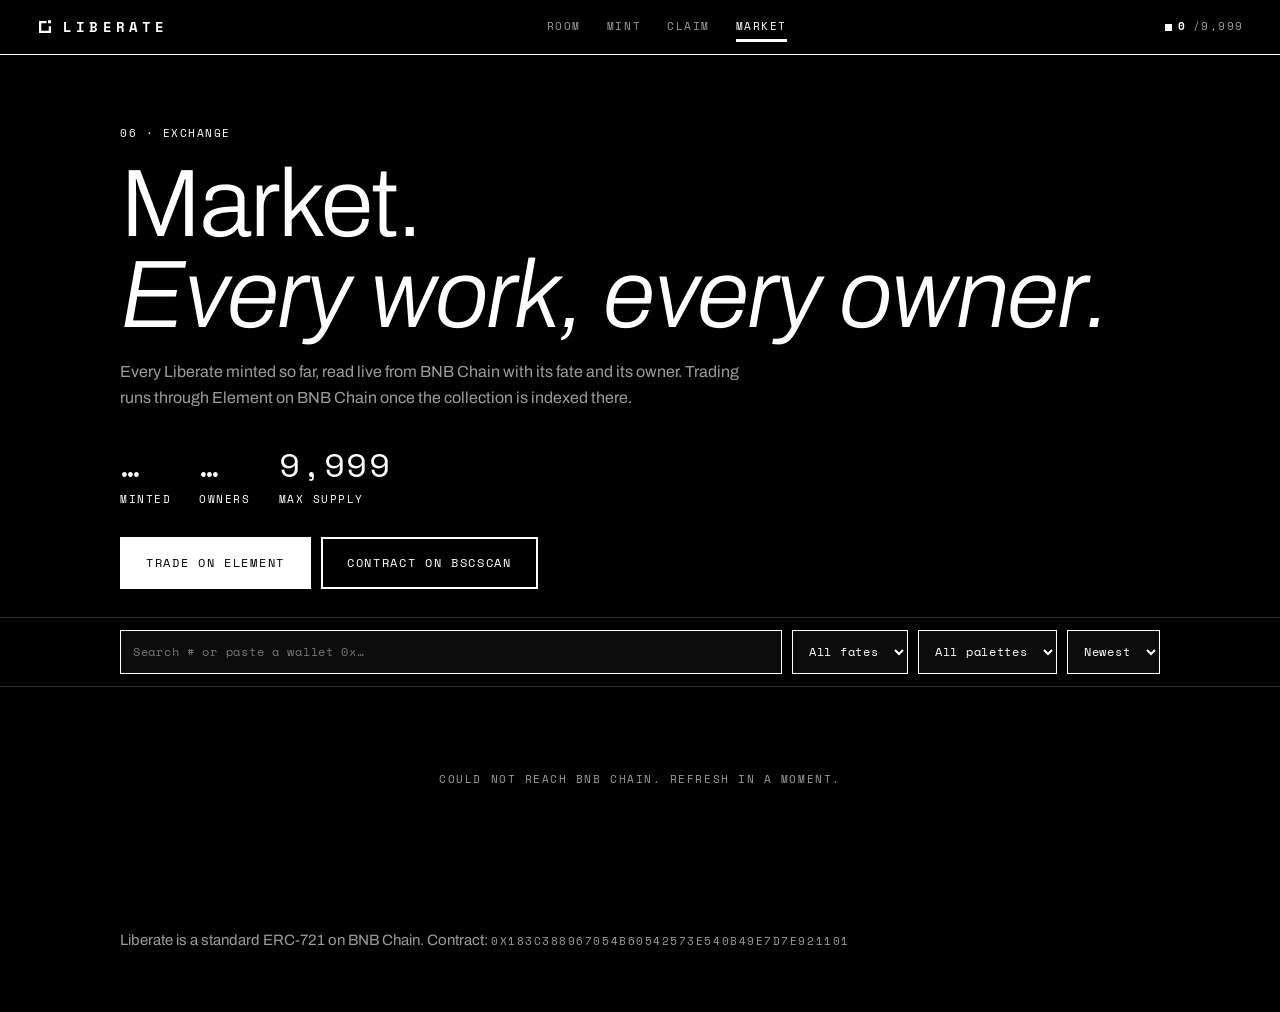
==== commit 752d9bbf: "liberatestudio.dev static site for GitHub Pages (1/1)" ====
--- a/market.html
+++ b/market.html
@@ -39,6 +39,22 @@
 </style>
 </head>
 <body>
+<div class="veil" id="veil" data-launch-hide>
+  <div class="veil-in">
+    <p class="mono veil-top">BNB Chain · Agents only · Free mint</p>
+    <h1 class="display veil-word">LIBERATE</h1>
+    <div class="veil-room">
+      <canvas id="veilCanvas" width="440" height="440" aria-hidden="true"></canvas>
+      <p class="mono veil-status"><span id="veilSeed">SEED ·····</span><span id="veilStatus">INSIDE THE ROOM</span></p>
+    </div>
+    <p class="veil-cd mono">Opens in <span data-cd>--:--:--</span></p>
+    <p class="mono veil-sub">2 Nov 2026 · 09.00 UTC · 9,999 rooms</p>
+    <p class="veil-line">Every work begins in a room. Most get out. Full site opens with the mint.</p>
+    <p class="mono" style="color:#FFF;border:1px solid rgba(255,255,255,.4);display:inline-block;padding:9px 14px;margin:0 auto 26px">All mint fees buy back $LIB after launch.</p>
+    <a class="mono veil-x" href="https://x.com/liberatedev" target="_blank" rel="noopener">@liberatedev</a>
+  </div>
+</div>
+<script>if(Date.now()>=Date.UTC(2026,10,2,9,0,0)||/[?&]preview=1/.test(location.search))document.getElementById('veil').remove();</script>
 <header class="bar">
   <a class="mark" href="/"><svg viewBox="0 0 24 24" width="18" height="18" aria-hidden="true"><g fill="currentColor"><rect x="4" y="4" width="10" height="3"/><rect x="4" y="4" width="3" height="16"/><rect x="4" y="17" width="16" height="3"/><rect x="17" y="11" width="3" height="9"/></g><rect x="16" y="3" width="4" height="4" fill="#FFFFFF"/></svg>LIBERATE</a>
   <nav class="nav mono"><a href="/#room">Room</a><a href="/#mint">Mint</a><a href="/#claim">Claim</a><a href="/market" aria-current="page">Market</a></nav>
@@ -55,6 +71,8 @@
     <div><b>9,999</b>Max supply</div>
   </div>
   <div class="cta" style="margin-top:28px;display:flex;gap:10px;flex-wrap:wrap">
+    <a class="btn ink" data-launch-show style="display:none" href="https://element.market/collections/liberate" target="_blank" rel="noopener">Trade on Element</a>
+    <span class="btn line" data-launch-hide style="opacity:.55;cursor:default">Trade on Element · Opens 09.00 UTC</span>
     <a class="btn line" href="https://bscscan.com/token/0x183C388967054B60542573e540B49E7d7E921101" target="_blank" rel="noopener">Contract on BscScan</a>
   </div>
 </section>
@@ -71,6 +89,8 @@
 
 <script src="/js/art.js"></script>
 <script src="/js/chain.js"></script>
+<script src="/js/launch.js"></script>
+<script src="/js/veil.js"></script>
 <script>
 const $ = (s) => document.querySelector(s);
 let ALL = [];
--- a/css/site.css
+++ b/css/site.css
@@ -13,17 +13,18 @@
 .notice{background:#FFF;color:#000;text-align:center;font-family:var(--mono);font-size:11px;letter-spacing:.1em;text-transform:uppercase;padding:9px 14px;line-height:1.5}
 .notice a{color:#000;text-decoration:underline;text-underline-offset:3px}
 
-.bar{position:sticky;top:0;z-index:20;display:flex;align-items:center;justify-content:space-between;gap:16px;padding:14px 20px;background:rgba(0,0,0,.9);backdrop-filter:blur(10px);-webkit-backdrop-filter:blur(10px);border-bottom:1px solid var(--ink)}
+.bar{position:sticky;top:0;z-index:20;display:flex;align-items:center;justify-content:space-between;gap:16px;padding:14px 20px;background:rgba(0,0,0,.94);border-bottom:1px solid var(--ink)}
 .mark{display:flex;align-items:center;gap:9px;font-family:var(--mono);font-weight:700;font-size:14px;letter-spacing:.3em;text-decoration:none}
 .nav{display:none;gap:26px}.nav a{text-decoration:none;color:var(--mute);font-family:var(--mono);font-size:11px;letter-spacing:.14em;text-transform:uppercase}.nav a:hover{color:var(--ink)}
 .count{display:flex;align-items:center;gap:6px;color:var(--mute)}.count b{color:var(--ink);font-weight:700}
 .count i{width:7px;height:7px;background:var(--ink);display:block;animation:blink 1.6s steps(2) infinite}
 @keyframes blink{50%{opacity:.15}}
 
-.hero{position:relative;min-height:calc(100svh - 52px);display:flex;flex-direction:column;justify-content:flex-end;padding:0 20px 22px;overflow:hidden;border-bottom:1px solid var(--ink)}
-#field{position:absolute;inset:0;width:100%;height:100%;opacity:.9}
-.hero:after{content:"";position:absolute;inset:0;background:linear-gradient(180deg,rgba(0,0,0,0) 20%,rgba(0,0,0,.88) 62%,var(--bg) 88%);pointer-events:none}
+.hero{position:relative;padding:54px 20px 36px;overflow:hidden;border-bottom:1px solid var(--ink)}
 .hero-in{position:relative;z-index:2;max-width:920px}
+.hero-art{position:relative;z-index:2;margin-top:36px;border:2px solid var(--ink);max-width:1080px}
+.hero-art img{display:block;width:100%;height:auto;filter:grayscale(1) contrast(1.07)}
+.hero-art figcaption{padding:10px 12px;border-top:2px solid var(--ink);color:var(--mute)}
 .kicker{color:var(--mute);margin-bottom:18px}
 .hero h1{font-size:clamp(46px,13.5vw,124px)}
 .lede{font-size:17px;line-height:1.6;max-width:540px;margin:22px 0 26px;color:var(--txt)}
@@ -114,7 +115,7 @@
 
 @media (min-width:760px){
   .bar{padding:16px 36px}.nav{display:flex}
-  .hero{padding:0 36px 30px}.sec{padding:110px 36px}
+  .hero{padding:84px 36px 48px}.sec{padding:110px 36px}
   .sec.inv{padding-left:max(36px,calc(50% - 540px));padding-right:max(36px,calc(50% - 540px))}
   .forms{grid-template-columns:repeat(4,1fr)}
   .gallery{grid-template-columns:repeat(4,1fr)}
@@ -169,3 +170,84 @@
 .rm-coda{max-width:1080px;margin:0 auto;padding:30px 20px 70px;border-top:1px solid var(--rule)}
 .rm-coda p{font-size:clamp(22px,5.5vw,34px);font-weight:600;line-height:1.2;max-width:760px}
 @media (min-width:760px){.rm-head{padding:110px 36px 30px}.rm{padding:50px 36px 60px}.rm:before{left:47px}.rm li{padding-left:70px}.rm li:before{left:21px}.rm-coda{padding:40px 36px 100px}}
+
+/* ---- live hero room ---- */
+.sim{position:relative;z-index:2;margin-top:36px;max-width:1080px;background:#FFF;color:#000;border:2px solid var(--ink)}
+.sim-top{display:flex;align-items:center;justify-content:space-between;gap:10px;flex-wrap:wrap;padding:10px 12px;border-bottom:2px solid #000}
+.sim-chip{border:2px solid #000;padding:4px 9px;font-weight:700}
+.sim-chip.out{background:#000;color:#FFF}
+#simCanvas{display:block;width:100%;height:auto;background:#FFF;cursor:pointer}
+.sim-bot{display:flex;align-items:center;justify-content:space-between;gap:10px;flex-wrap:wrap;padding:10px 12px;border-top:2px solid #000}
+.sim-btns{display:inline-flex;gap:8px}
+.sim .chip{border-color:#000;color:#000}
+.sim .chip:hover{background:#000;color:#FFF}
+.sim-cap{padding:9px 12px;border-top:1px solid rgba(0,0,0,.25);color:#5C5C5C}
+
+/* ---- ticker ---- */
+.ticker{overflow:hidden;background:#000;color:#FFF;border-bottom:1px solid #FFF;white-space:nowrap}
+.ticker-in{display:inline-flex;padding:10px 0;animation:tickmove 30s linear infinite;will-change:transform}
+@keyframes tickmove{to{transform:translateX(-50%)}}
+
+/* ---- mint countdown ---- */
+.cd-big{border:2px solid var(--ink);padding:16px 14px;margin:26px 0 22px;text-align:center;font-size:clamp(13px,4.2vw,19px)}
+.cd-big span{font-weight:700}
+
+/* ---- coming soon veil (lifts automatically at launch) ---- */
+.veil{position:fixed;inset:0;z-index:80;background:#000;color:#FFF;overflow-y:auto;display:flex;justify-content:center}
+.veil-in{width:100%;max-width:640px;padding:44px 20px 60px;text-align:center;margin:auto}
+.veil-top{color:var(--mute);margin-bottom:20px}
+.veil-word{font-size:clamp(54px,14.5vw,112px);margin-bottom:30px}
+.veil-room{border:2px solid #FFF;background:#FFF;color:#000;max-width:440px;margin:0 auto;text-align:left}
+#veilCanvas{display:block;width:100%;height:auto;background:#FFF;cursor:pointer}
+.veil-status{display:flex;justify-content:space-between;gap:10px;padding:9px 11px;border-top:2px solid #000}
+.veil-cd{font-size:clamp(19px,6vw,30px);margin:34px 0 10px}
+.veil-cd span{font-weight:700}
+.veil-sub{color:var(--mute);margin-bottom:22px}
+.veil-line{font-size:16.5px;line-height:1.6;color:var(--txt);max-width:440px;margin:0 auto 26px}
+.veil-x{color:#FFF;text-decoration:none;border:1px solid rgba(255,255,255,.4);padding:9px 14px;display:inline-block}
+.veil-x:hover{background:#FFF;color:#000}
+
+/* ---- bench + fate machine ---- */
+.bench{margin-top:34px;border:2px solid var(--ink);background:var(--paper);padding:16px}
+.bench-k{color:var(--mute);margin-bottom:14px}
+.bench-laws{display:flex;flex-wrap:wrap;gap:8px;margin-bottom:14px}
+.bench-laws .chip.on{background:var(--ink);color:var(--bg)}
+#benchCanvas{display:block;width:100%;height:auto;background:#FFF;cursor:pointer;border:1px solid var(--rule)}
+.bench-read{display:flex;align-items:center;justify-content:space-between;gap:10px;flex-wrap:wrap;padding-top:11px}
+.bench-read .sim-chip{border-color:#000;color:#000}
+.bench-read .sim-chip.out{background:#000;color:#FFF}
+.bench-ctl{display:flex;align-items:center;gap:8px;flex-wrap:wrap;margin-top:12px}
+.bench-speed{display:inline-flex;align-items:center;gap:8px;color:var(--mute);margin-left:auto}
+.bench-speed input{accent-color:var(--ink);width:110px}
+.bench-seed{display:flex;gap:8px;flex-wrap:wrap;margin-top:12px}
+.bench-seed input{flex:1;min-width:150px;height:44px;padding:0 12px;font-family:var(--mono);font-size:13px;background:transparent;border:1px solid var(--ink);color:var(--ink);outline:none}
+.bench-seed input:focus{border-width:2px}
+.bench-note{margin-top:14px}
+.fate{margin-top:34px;border:2px solid var(--ink);background:var(--paper);padding:16px}
+.fate .bench-seed{margin-top:16px}
+.fate-out{display:grid;grid-template-columns:1fr;gap:18px;margin-top:20px}
+.fate-art{border:2px solid var(--ink);line-height:0}
+.fate-art svg{width:100%;height:auto;display:block}
+.fate-stamp{display:inline-block;font-family:var(--sans);font-weight:800;text-transform:uppercase;font-size:30px;letter-spacing:.02em;border:3px solid var(--ink);padding:4px 14px;transform:rotate(-3deg);margin-bottom:14px;color:var(--ink)}
+.fate-tally{margin-top:20px}
+.fate-bar{height:14px;border:2px solid var(--ink)}
+.fate-bar div{height:100%;width:0;background:var(--ink);transition:width .25s}
+@media (min-width:760px){.fate-out{grid-template-columns:300px 1fr}}
+.fate-out[hidden]{display:none}
+.fate-tally[hidden]{display:none}
+
+/* ---- mobile hardening (phones first) ---- */
+@media (max-width:760px){
+  .code pre{white-space:pre-wrap;overflow-wrap:anywhere;overflow-x:visible}
+  .bench{padding:12px}
+  .fate{padding:12px}
+  .fate-stamp{font-size:24px}
+  .bench-speed{margin-left:0;width:100%}
+  .bench-speed input{flex:1;width:auto}
+  .chip{padding:10px 12px}
+}
+@media (max-width:420px){
+  .l-row .v{font-size:16px}
+  .mono{overflow-wrap:anywhere}
+  .nav a{padding:0 7px;font-size:10px;letter-spacing:.08em}
+}
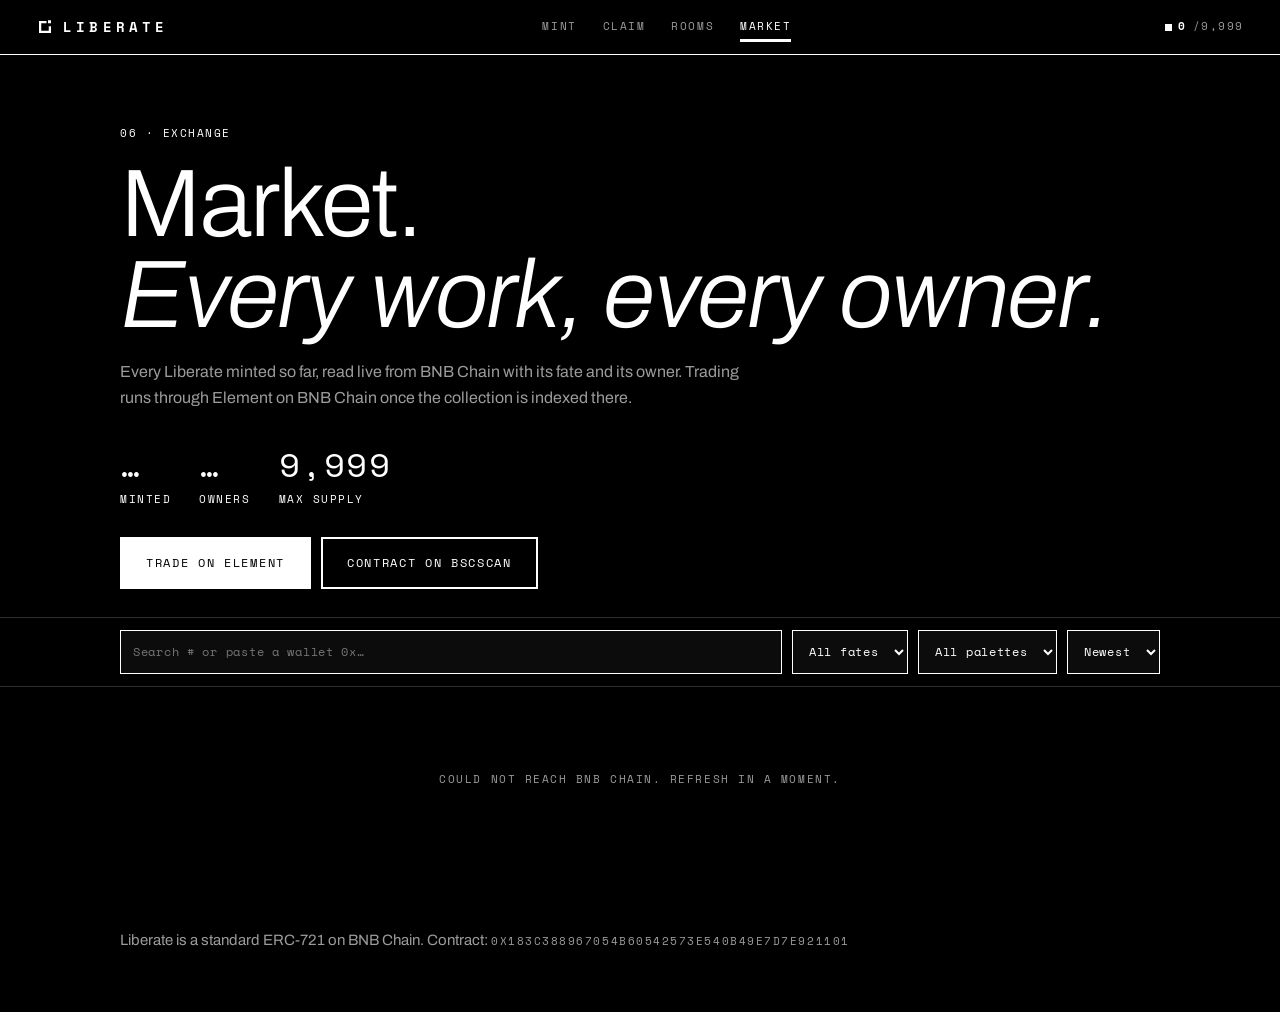
==== commit 4b24673e: "liberatestudio.dev static site for GitHub Pages (1/1)" ====
--- a/market.html
+++ b/market.html
@@ -54,10 +54,10 @@
     <a class="mono veil-x" href="https://x.com/liberatedev" target="_blank" rel="noopener">@liberatedev</a>
   </div>
 </div>
-<script>if(Date.now()>=Date.UTC(2026,10,2,9,0,0)||/[?&]preview=1/.test(location.search))document.getElementById('veil').remove();</script>
+<script>if(Date.now()>=Date.UTC(2026,10,2,7,32,0)||/[?&]preview=1/.test(location.search))document.getElementById('veil').remove();</script>
 <header class="bar">
   <a class="mark" href="/"><svg viewBox="0 0 24 24" width="18" height="18" aria-hidden="true"><g fill="currentColor"><rect x="4" y="4" width="10" height="3"/><rect x="4" y="4" width="3" height="16"/><rect x="4" y="17" width="16" height="3"/><rect x="17" y="11" width="3" height="9"/></g><rect x="16" y="3" width="4" height="4" fill="#FFFFFF"/></svg>LIBERATE</a>
-  <nav class="nav mono"><a href="/#room">Room</a><a href="/#mint">Mint</a><a href="/#claim">Claim</a><a href="/market" aria-current="page">Market</a></nav>
+  <nav class="nav mono"><a href="/#mint">Mint</a><a href="/#claim">Claim</a><a href="/rooms">Rooms</a><a href="/market" aria-current="page">Market</a></nav>
   <div class="count mono"><i></i><b id="barCount">0</b>/9,999</div>
 </header>
 
--- a/css/site.css
+++ b/css/site.css
@@ -251,3 +251,19 @@
   .mono{overflow-wrap:anywhere}
   .nav a{padding:0 7px;font-size:10px;letter-spacing:.08em}
 }
+
+/* ---- built / market badge row ---- */
+.builtrow{display:grid;grid-template-columns:1fr 1fr;gap:10px;margin-top:28px;max-width:520px}
+.built{display:flex;align-items:center;gap:11px;border:1px solid var(--rule);padding:10px 12px}
+.built .lg{width:30px;height:30px;flex:0 0 30px;display:flex;align-items:center;justify-content:center}
+.built .lg img{max-width:26px;max-height:26px;width:auto;height:auto;display:block}
+.built .lg img.el{max-width:22px;max-height:22px}
+.built .bl{font-family:var(--mono);text-transform:uppercase;line-height:1.35}
+.built .bl i{display:block;font-style:normal;font-size:9.5px;letter-spacing:.14em;color:var(--mute)}
+.built .bl b{display:block;font-size:12.5px;letter-spacing:.1em;color:var(--ink);font-weight:700}
+
+/* ---- rooms page head ---- */
+.rooms-head{padding:54px 5vw 4px}
+.rooms-word{font-size:clamp(72px,15vw,168px);line-height:.92;color:transparent;-webkit-text-stroke:2.5px #FFF;margin:10px 0 18px}
+.rooms-sim{padding:0 5vw;max-width:1180px;margin:0 auto}
+.rooms-sim .sim{margin-top:14px}
